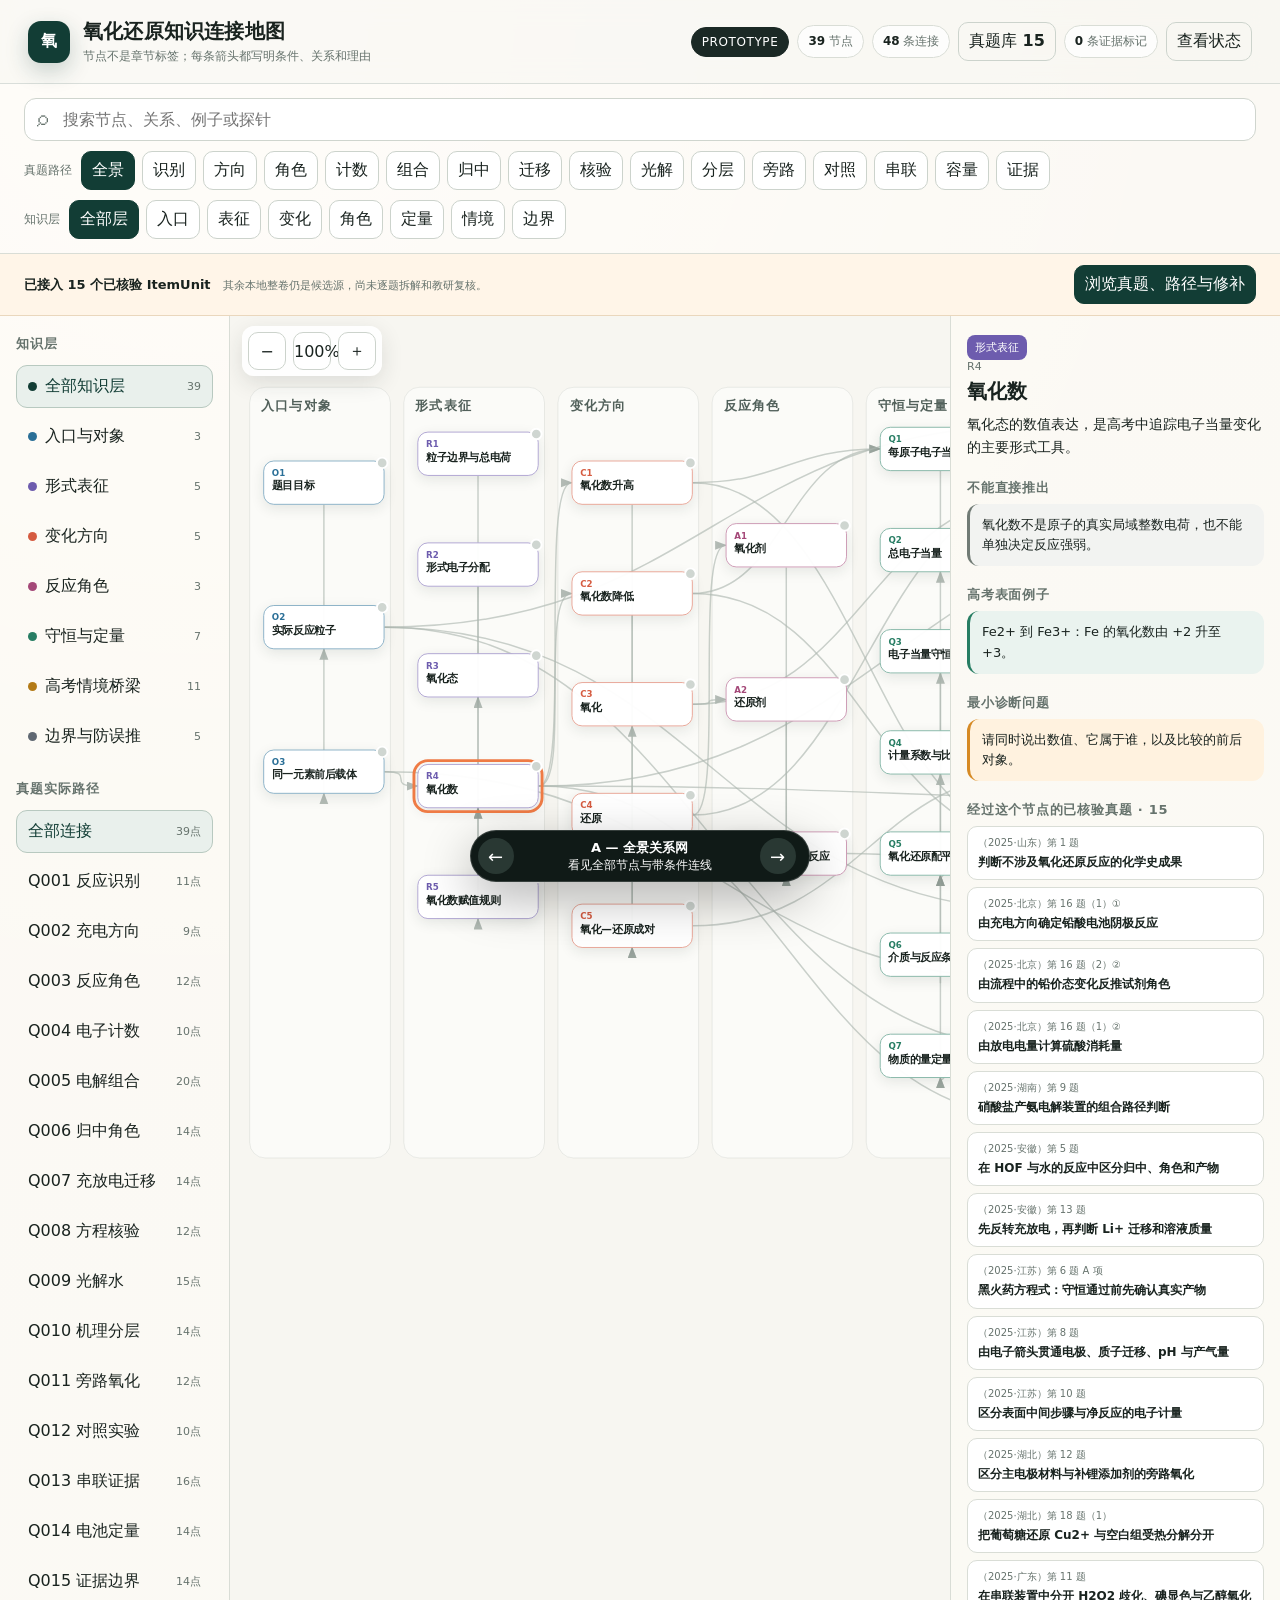
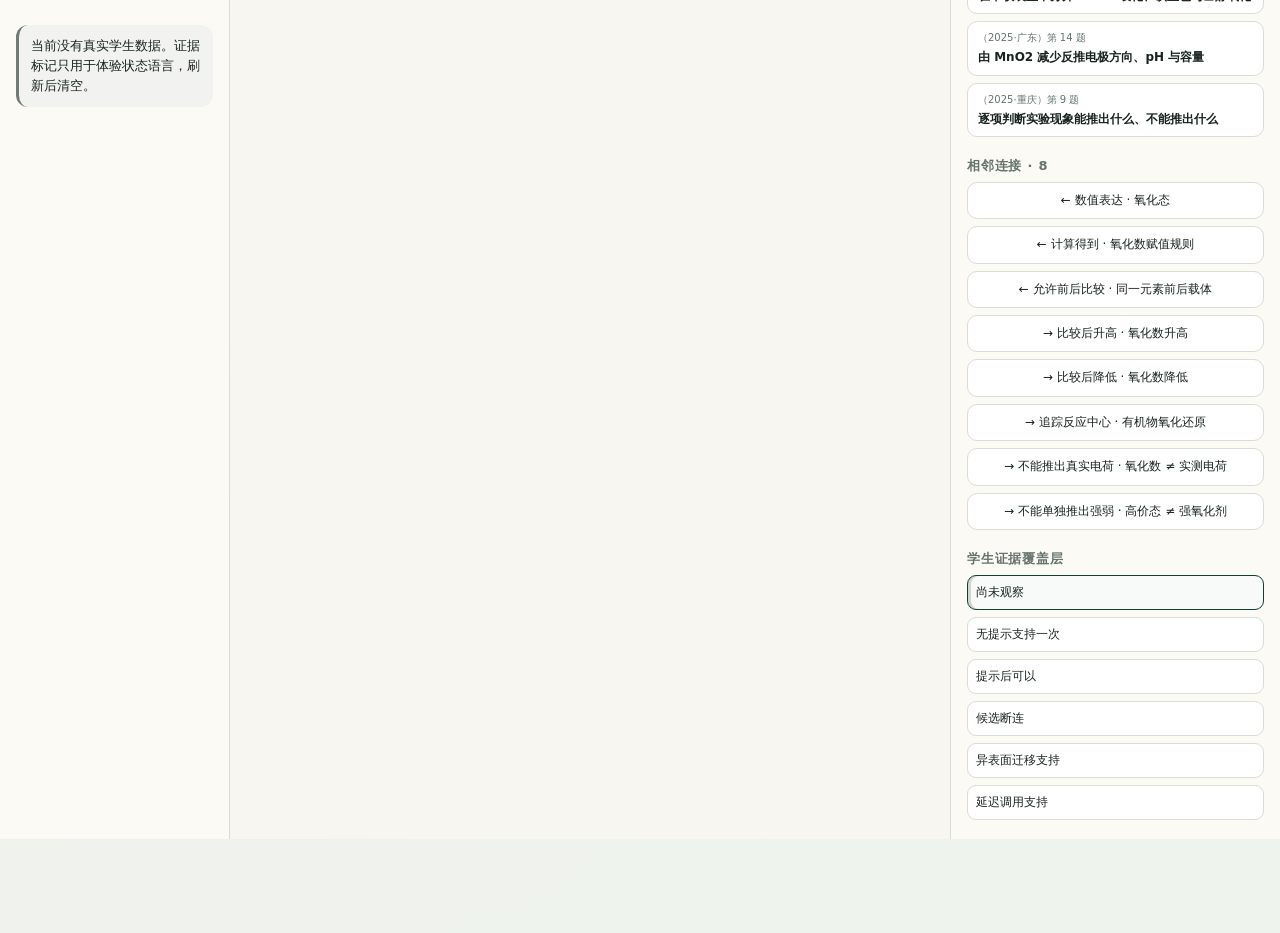
==== index.html @ 8a10d0a5 "Publish oxidation-reduction learning map prototype" ====
<!doctype html>
<html lang="zh-CN">
<head>
  <meta charset="utf-8">
  <meta name="viewport" content="width=device-width, initial-scale=1">
  <meta name="color-scheme" content="light">
  <link rel="icon" href="data:image/svg+xml,%3Csvg xmlns='http://www.w3.org/2000/svg' viewBox='0 0 64 64'%3E%3Crect width='64' height='64' rx='16' fill='%23123d35'/%3E%3Ctext x='32' y='43' text-anchor='middle' font-size='34' fill='white'%3E%E6%B0%A7%3C/text%3E%3C/svg%3E">
  <title>氧化还原知识连接地图｜交互原型</title>
  <link rel="stylesheet" href="./styles.css">
</head>
<body>
  <!--
    PROTOTYPE — THROWAWAY UI
    Three radically different variants of the oxidation-reduction knowledge map,
    switchable with ?variant=A|B|C on this standalone prototype route.
  -->
  <div id="app"></div>
  <noscript>这个交互原型需要启用 JavaScript。</noscript>
  <script src="./app.js"></script>
</body>
</html>
---- styles.css ----
:root {
  --ink: #19231f;
  --muted: #66736d;
  --paper: #f5f4ee;
  --panel: #fffdf8;
  --line: #d9ddd6;
  --deep: #123d35;
  --accent: #ef7b45;
  --accent-soft: #fde8dc;
  --shadow: 0 18px 46px rgba(35, 52, 45, 0.12);
  --orient: #2a6f97;
  --represent: #6d5cae;
  --change: #d55b40;
  --role: #a44878;
  --quant: #277d63;
  --context: #b37a16;
  --boundary: #5f6872;
  font-family: Inter, "PingFang SC", "Microsoft YaHei", system-ui, sans-serif;
}

* { box-sizing: border-box; }

html, body { min-height: 100%; }

body {
  margin: 0;
  color: var(--ink);
  background:
    radial-gradient(circle at 15% 0%, rgba(255, 255, 255, 0.94), transparent 36%),
    linear-gradient(145deg, #f3f0e7 0%, #eef3ee 100%);
}

button, input { font: inherit; }
button { color: inherit; }

.app-shell { min-height: 100vh; padding-bottom: 94px; }

.topbar {
  min-height: 76px;
  padding: 18px 28px;
  display: flex;
  align-items: center;
  justify-content: space-between;
  gap: 20px;
  border-bottom: 1px solid rgba(18, 61, 53, 0.14);
  background: rgba(250, 249, 244, 0.86);
  backdrop-filter: blur(12px);
  position: sticky;
  top: 0;
  z-index: 30;
}

.brand { display: flex; align-items: center; gap: 13px; min-width: 0; }
.brand-mark {
  width: 42px; height: 42px; border-radius: 13px;
  display: grid; place-items: center;
  background: var(--deep); color: white; font-weight: 800;
  box-shadow: 0 8px 22px rgba(18,61,53,.22);
}
.brand h1 { margin: 0; font-size: 20px; letter-spacing: .01em; }
.brand p { margin: 3px 0 0; color: var(--muted); font-size: 12px; }

.top-state { display: flex; align-items: center; gap: 8px; flex-wrap: wrap; justify-content: flex-end; }
.state-pill, .eyebrow {
  border: 1px solid var(--line); border-radius: 999px; padding: 7px 10px;
  background: rgba(255,255,255,.72); font-size: 12px; color: var(--muted);
}
.state-pill strong { color: var(--ink); }
.prototype-pill { background: #1b2925; color: white; border-color: #1b2925; letter-spacing: .05em; }

.toolbar {
  display: flex; align-items: center; gap: 10px; flex-wrap: wrap;
  padding: 14px 24px;
  background: rgba(255,253,248,.74);
  border-bottom: 1px solid var(--line);
}

.question-context-bar {
  display: flex; align-items: center; justify-content: space-between; gap: 18px;
  padding: 11px 24px; background: #eaf1ed; border-bottom: 1px solid #cbd8d1;
}
.question-context-bar.overview { background: #fff5e8; border-color: #ead7bd; }
.question-context-bar > div, .question-context-meta { display: flex; align-items: center; gap: 12px; min-width: 0; }
.question-context-bar strong { display: block; font-size: 13px; }
.question-context-bar span:not(.exam-tag) { display: block; color: var(--muted); font-size: 11px; margin-top: 2px; }
.question-context-actions { display: flex; gap: 8px; flex: 0 0 auto; }
.exam-tag {
  display: inline-flex; flex: 0 0 auto; align-items: center; padding: 6px 9px;
  color: white; background: var(--deep); border-radius: 9px; font-size: 11px; font-weight: 800;
}
.source-link { display: inline-flex; align-items: center; justify-content: center; text-decoration: none; }

.search-box { position: relative; min-width: 240px; flex: 1 1 280px; }
.search-box input {
  width: 100%; padding: 11px 14px 11px 38px; border: 1px solid #cfd5ce;
  border-radius: 12px; background: white; outline: none;
}
.search-box input:focus { border-color: var(--deep); box-shadow: 0 0 0 3px rgba(18,61,53,.1); }
.search-box::before { content: "⌕"; position: absolute; left: 13px; top: 7px; font-size: 22px; color: var(--muted); }

.control-group { display: flex; gap: 7px; align-items: center; flex-wrap: wrap; }
.control-label { font-size: 12px; color: var(--muted); margin-right: 2px; }
.chip, .question-chip, .ghost-button, .primary-button, .icon-button {
  border: 1px solid #ccd3cc; border-radius: 10px; background: white;
  padding: 8px 10px; cursor: pointer; transition: .16s ease;
}
.chip:hover, .question-chip:hover, .ghost-button:hover, .icon-button:hover { transform: translateY(-1px); border-color: #84948b; }
.chip.active, .question-chip.active { color: white; background: var(--deep); border-color: var(--deep); }
.primary-button { color: white; background: var(--deep); border-color: var(--deep); }
.primary-button:hover { background: #0b3029; }
.ghost-button { background: transparent; }
.icon-button { width: 38px; height: 38px; padding: 0; display: grid; place-items: center; }

.variant-a-grid {
  display: grid; grid-template-columns: 230px minmax(560px, 1fr) 330px;
  min-height: calc(100vh - 145px);
}
.side-panel {
  padding: 19px 16px;
  background: rgba(255,253,248,.76);
  border-right: 1px solid var(--line);
}
.side-panel.right { border-right: 0; border-left: 1px solid var(--line); }
.panel-title { margin: 0 0 12px; font-size: 13px; color: var(--muted); text-transform: uppercase; letter-spacing: .08em; }
.layer-list, .question-list { display: grid; gap: 7px; margin-bottom: 22px; }
.layer-button, .question-button {
  display: flex; justify-content: space-between; align-items: center; gap: 10px;
  width: 100%; padding: 10px 11px; border: 1px solid transparent;
  background: transparent; border-radius: 11px; cursor: pointer; text-align: left;
}
.layer-button:hover, .question-button:hover { background: white; border-color: var(--line); }
.layer-button.active, .question-button.active { background: #e9f0ec; border-color: #b8c9c0; color: var(--deep); }
.dot { width: 9px; height: 9px; border-radius: 50%; display: inline-block; margin-right: 8px; }
.mini-count { font-size: 11px; color: var(--muted); }

.graph-stage { position: relative; min-width: 0; overflow: auto; background-color: #f7f6f1; }
.graph-stage::before {
  content: ""; position: absolute; inset: 0; pointer-events: none;
  background-image: radial-gradient(#cfd7d0 0.65px, transparent 0.65px);
  background-size: 16px 16px; opacity: .65;
}
.graph-toolbar { position: sticky; top: 10px; left: 12px; z-index: 8; display: flex; gap: 7px; width: max-content; padding: 6px; border-radius: 12px; background: rgba(255,255,255,.88); box-shadow: 0 7px 22px rgba(30,45,38,.12); }
.graph-wrap { min-width: 1180px; min-height: 810px; position: relative; padding: 0 12px 20px; }
.knowledge-svg { width: 100%; height: 820px; display: block; position: relative; z-index: 1; }
.layer-backdrop { fill: rgba(255,255,255,.48); stroke: rgba(20,45,36,.08); stroke-width: 1; rx: 16; }
.layer-caption { font-size: 14px; font-weight: 800; fill: #52615b; letter-spacing: .08em; }
.edge-path { fill: none; stroke: #afb9b2; stroke-width: 1.55; opacity: .65; marker-end: url(#arrow); transition: .16s ease; }
.edge-path.active { stroke: var(--accent); stroke-width: 3.2; opacity: 1; }
.edge-path.dimmed { opacity: .08; }
.edge-hit { fill: none; stroke: transparent; stroke-width: 13; cursor: pointer; }
.edge-label { font-size: 9px; fill: #748078; paint-order: stroke; stroke: #f7f6f1; stroke-width: 3px; stroke-linejoin: round; pointer-events: none; }
.edge-label.active { fill: #a94621; font-weight: 800; }
.node-foreign { overflow: visible; cursor: pointer; }
.graph-node {
  width: 126px; min-height: 46px; border-radius: 11px; border: 1.5px solid color-mix(in srgb, var(--node-color) 55%, white);
  background: rgba(255,255,255,.96); box-shadow: 0 4px 13px rgba(31,45,38,.1);
  padding: 7px 8px; display: flex; gap: 7px; align-items: flex-start;
  transition: .16s ease; position: relative;
}
.graph-node:hover { transform: translateY(-2px); box-shadow: 0 9px 20px rgba(31,45,38,.17); }
.graph-node.active { outline: 3px solid var(--accent); outline-offset: 2px; }
.graph-node.path-active { background: color-mix(in srgb, var(--node-color) 11%, white); border-color: var(--node-color); }
.graph-node.dimmed { opacity: .18; filter: grayscale(.5); }
.graph-node .node-code { font-size: 9px; font-weight: 800; color: var(--node-color); line-height: 1.3; }
.graph-node .node-name { font-size: 11px; line-height: 1.25; font-weight: 700; }
.evidence-dot { position: absolute; right: -5px; top: -5px; width: 13px; height: 13px; border: 2px solid white; border-radius: 50%; background: var(--evidence-color, #d7ddd8); }

.detail-empty { min-height: 260px; display: grid; place-items: center; color: var(--muted); text-align: center; border: 1px dashed #cfd6d0; border-radius: 14px; padding: 24px; }
.detail-card h2 { margin: 5px 0 8px; font-size: 20px; }
.detail-card h3 { margin: 20px 0 7px; font-size: 13px; color: var(--muted); text-transform: uppercase; letter-spacing: .06em; }
.detail-card p { margin: 0; line-height: 1.65; font-size: 14px; }
.detail-code { font-size: 11px; color: var(--muted); }
.detail-layer { display: inline-flex; padding: 5px 8px; border-radius: 8px; color: white; background: var(--node-color); font-size: 11px; }
.boundary-box, .probe-box, .reason-box { border-radius: 12px; padding: 11px 12px; line-height: 1.55; font-size: 13px; }
.boundary-box { background: #f2f3f1; border-left: 3px solid #717b75; }
.probe-box { background: #fff2df; border-left: 3px solid #d68a25; }
.reason-box { background: #eaf3ef; border-left: 3px solid var(--quant); }
.connection-list { display: grid; gap: 7px; }
.connection-item { padding: 9px 10px; border: 1px solid var(--line); border-radius: 10px; background: white; cursor: pointer; font-size: 12px; line-height: 1.45; }
.connection-item:hover { border-color: var(--deep); }
.muted-note { color: var(--muted); font-size: 12px !important; }
.related-question-list { display: grid; gap: 7px; }
.related-question {
  display: grid; gap: 4px; width: 100%; padding: 9px 10px; text-align: left;
  border: 1px solid var(--line); background: white; border-radius: 10px; cursor: pointer;
}
.related-question:hover { border-color: var(--accent); background: #fffaf5; }
.related-question span { color: var(--muted); font-size: 10px; }
.related-question strong { font-size: 12px; line-height: 1.35; }
.evidence-selector { display: grid; grid-template-columns: 1fr; gap: 7px; }
.evidence-option { border: 1px solid var(--line); background: white; border-radius: 9px; padding: 8px; text-align: left; cursor: pointer; font-size: 12px; }
.evidence-option.active { border-color: var(--deep); box-shadow: inset 3px 0 0 var(--evidence-color); background: #f7faf8; }

/* Variant B: metro-style learning route */
.metro-shell { max-width: 1420px; margin: 0 auto; padding: 24px 26px 70px; }
.metro-hero { display: grid; grid-template-columns: 1.2fr .8fr; gap: 24px; margin-bottom: 22px; }
.metro-hero-card { border-radius: 24px; padding: 28px; color: white; background: linear-gradient(135deg, #163e36, #245e50); box-shadow: var(--shadow); }
.metro-hero-card h2 { margin: 0 0 10px; font-size: clamp(26px, 4vw, 48px); line-height: 1.08; }
.metro-hero-card p { margin: 0; max-width: 660px; color: #dcebe5; line-height: 1.65; }
.route-summary { border-radius: 24px; background: var(--panel); padding: 24px; border: 1px solid var(--line); }
.route-summary h3 { margin: 0 0 14px; }
.progress-bar { height: 10px; background: #e6ebe7; border-radius: 999px; overflow: hidden; }
.progress-bar > span { display: block; height: 100%; background: linear-gradient(90deg, var(--accent), #f4b744); border-radius: inherit; }
.metro-board { border-radius: 24px; background: rgba(255,253,248,.88); border: 1px solid var(--line); box-shadow: var(--shadow); padding: 24px; overflow: hidden; }
.metro-board-header { display: flex; align-items: end; justify-content: space-between; gap: 18px; margin-bottom: 18px; }
.metro-board-header h2 { margin: 0; }
.metro-board-header p { margin: 5px 0 0; color: var(--muted); }
.metro-lane { position: relative; display: grid; grid-template-columns: 150px 1fr; gap: 14px; padding: 15px 0; }
.metro-lane + .metro-lane { border-top: 1px solid #e5e7e2; }
.line-name { display: flex; gap: 9px; align-items: flex-start; font-weight: 800; padding-top: 15px; }
.line-name::before { content: ""; width: 12px; height: 12px; margin-top: 2px; border-radius: 50%; background: var(--line-color); box-shadow: 0 0 0 4px color-mix(in srgb, var(--line-color) 20%, white); }
.stations { display: flex; gap: 0; overflow-x: auto; padding: 8px 4px 12px; }
.station { min-width: 142px; position: relative; padding: 34px 8px 0; cursor: pointer; }
.station::before { content: ""; position: absolute; left: 0; right: 0; top: 15px; height: 5px; background: var(--line-color); }
.station:first-child::before { left: 50%; }
.station:last-child::before { right: 50%; }
.station-dot { position: absolute; z-index: 2; left: calc(50% - 10px); top: 7px; width: 20px; height: 20px; border-radius: 50%; background: white; border: 5px solid var(--line-color); transition: .16s ease; }
.station:hover .station-dot, .station.active .station-dot { transform: scale(1.22); box-shadow: 0 0 0 4px color-mix(in srgb, var(--line-color) 18%, transparent); }
.station.path-active .station-dot { background: var(--accent); }
.station.dimmed { opacity: .2; }
.station-name { font-size: 12px; line-height: 1.4; text-align: center; font-weight: 700; }
.station-code { font-size: 9px; color: var(--muted); text-align: center; margin-top: 4px; }
.transfer-board { margin-top: 20px; display: grid; grid-template-columns: 1fr 360px; gap: 20px; }
.transfer-list, .metro-detail { border-radius: 20px; background: var(--panel); border: 1px solid var(--line); padding: 20px; }
.transfer-list h3, .metro-detail h3 { margin-top: 0; }
.transfer-row { display: grid; grid-template-columns: 1fr auto 1fr; align-items: center; gap: 8px; padding: 9px 0; border-top: 1px solid #eceee9; font-size: 12px; cursor: pointer; }
.transfer-row:first-of-type { border-top: 0; }
.transfer-arrow { color: var(--accent); font-weight: 900; }

/* Variant C: evidence-first diagnostic matrix */
.matrix-shell { display: grid; grid-template-columns: 280px 1fr; min-height: calc(100vh - 76px); }
.matrix-nav { background: #17221e; color: white; padding: 24px 18px; }
.matrix-nav h2 { margin: 0 0 6px; }
.matrix-nav p { color: #aebcb6; font-size: 12px; line-height: 1.5; margin-bottom: 24px; }
.matrix-nav .question-button { color: #dce6e1; }
.matrix-nav .question-button:hover, .matrix-nav .question-button.active { background: #273730; border-color: #40584e; color: white; }
.matrix-main { padding: 22px; min-width: 0; overflow: auto; }
.matrix-head { display: flex; align-items: end; justify-content: space-between; gap: 16px; margin-bottom: 16px; }
.matrix-head h2 { margin: 0; }
.matrix-head p { margin: 5px 0 0; color: var(--muted); }
.matrix-layout { display: grid; grid-template-columns: minmax(690px, 1fr) 340px; gap: 18px; align-items: start; }
.matrix-table-wrap { border: 1px solid var(--line); background: var(--panel); border-radius: 18px; overflow: auto; box-shadow: 0 10px 30px rgba(37,53,46,.08); }
.matrix-table { width: 100%; border-collapse: collapse; min-width: 780px; }
.matrix-table th { position: sticky; top: 0; z-index: 3; padding: 11px 10px; background: #eef1ed; color: #52605a; font-size: 11px; text-align: left; border-bottom: 1px solid #d9ded9; }
.matrix-table td { padding: 11px 10px; border-bottom: 1px solid #e7e9e5; vertical-align: top; font-size: 12px; }
.matrix-table tr { cursor: pointer; }
.matrix-table tbody tr:hover { background: #f4f8f5; }
.matrix-table tr.active { background: #e8f1ed; }
.matrix-table tr.dimmed { opacity: .22; }
.matrix-node { display: flex; gap: 9px; align-items: flex-start; }
.matrix-node-code { color: var(--node-color); font-weight: 900; font-size: 10px; }
.matrix-edge-list { color: var(--muted); line-height: 1.5; }
.evidence-badge { display: inline-flex; align-items: center; gap: 6px; white-space: nowrap; }
.evidence-badge::before { content: ""; width: 9px; height: 9px; border-radius: 50%; background: var(--evidence-color); }
.matrix-detail { position: sticky; top: 96px; border: 1px solid var(--line); background: var(--panel); border-radius: 18px; padding: 19px; box-shadow: 0 10px 30px rgba(37,53,46,.08); }

/* Question library and question-path drawer */
.question-library-overlay, .question-drawer-overlay {
  position: fixed; inset: 0; z-index: 120; background: rgba(12, 21, 18, .56);
  backdrop-filter: blur(5px);
}
.question-library-overlay { display: grid; place-items: center; padding: 24px; }
.question-library-modal {
  width: min(1120px, 100%); max-height: min(88vh, 940px); overflow: auto;
  border-radius: 24px; background: #f8f7f2; box-shadow: 0 32px 90px rgba(0,0,0,.3); padding: 24px;
}
.question-library-modal > header {
  display: flex; align-items: flex-start; justify-content: space-between; gap: 20px;
  margin-bottom: 18px;
}
.question-library-modal h2 { margin: 7px 0 6px; font-size: 28px; }
.question-library-modal header p { margin: 0; color: var(--muted); }
.question-library-tools {
  position: sticky; top: -24px; z-index: 3; display: flex; align-items: center; justify-content: space-between; gap: 14px;
  margin: 0 -2px 16px; padding: 12px 2px; background: rgba(248,247,242,.96); backdrop-filter: blur(8px);
  color: var(--muted); font-size: 11px;
}
.question-library-tools .search-box { width: min(460px, 100%); }
.question-library-empty { display: grid; place-items: center; gap: 7px; min-height: 220px; color: var(--muted); text-align: center; }
.question-library-empty strong { color: var(--ink); font-size: 18px; }
.question-library-grid { display: grid; grid-template-columns: repeat(2, minmax(0, 1fr)); gap: 14px; }
.question-library-card {
  display: flex; flex-direction: column; min-height: 260px; padding: 18px;
  border: 1px solid var(--line); border-radius: 18px; background: var(--panel);
}
.question-library-card h3 { margin: 12px 0 7px; font-size: 18px; }
.question-library-card > p { margin: 0 0 14px; color: var(--muted); font-size: 13px; line-height: 1.55; }
.question-library-meta { display: flex; align-items: center; gap: 9px; color: var(--muted); font-size: 11px; }
.question-card-path, .path-overview {
  display: flex; align-items: center; gap: 5px; flex-wrap: wrap; padding: 12px;
  border-radius: 12px; background: #f0f2ee;
}
.question-card-path { margin-top: auto; }
.path-mini-node {
  display: inline-flex; align-items: center; padding: 5px 7px; border-radius: 8px;
  border: 1px solid color-mix(in srgb, var(--node-color) 50%, white);
  background: color-mix(in srgb, var(--node-color) 8%, white); font-size: 10px; font-weight: 700;
}
.path-mini-arrow { color: #8b9790; font-size: 11px; }
.question-card-footer {
  display: flex; align-items: center; justify-content: space-between; gap: 10px;
  margin-top: 14px; color: var(--muted); font-size: 11px;
}

.question-drawer-overlay { display: flex; justify-content: flex-end; }
.question-drawer {
  width: min(790px, 100%); height: 100%; overflow: hidden; display: grid;
  grid-template-rows: auto auto minmax(0, 1fr); background: #fbfaf6;
  box-shadow: -24px 0 70px rgba(0,0,0,.26);
}
.question-drawer-head {
  display: flex; justify-content: space-between; gap: 18px; padding: 22px 24px 16px;
  border-bottom: 1px solid var(--line);
}
.question-drawer-head h2 { margin: 11px 0 6px; font-size: 24px; }
.question-drawer-head p { margin: 0; color: var(--muted); font-size: 11px; }
.drawer-actions { display: flex; gap: 8px; align-items: flex-start; }
.disabled-source { cursor: not-allowed; opacity: .55; white-space: nowrap; }
.question-tabs {
  display: grid; grid-template-columns: repeat(4, 1fr); padding: 8px 18px 0;
  background: white; border-bottom: 1px solid var(--line);
}
.question-tab {
  border: 0; border-bottom: 3px solid transparent; padding: 12px 8px;
  background: transparent; color: var(--muted); cursor: pointer; font-weight: 700; font-size: 13px;
}
.question-tab.active { color: var(--deep); border-bottom-color: var(--accent); }
.question-drawer-body { overflow: auto; padding: 22px 24px 80px; }
.question-tab-panel { display: grid; gap: 18px; }
.private-study-note, .probe-discipline {
  padding: 11px 13px; border-radius: 12px; background: #fff4e5; border: 1px solid #ecd5b5;
  color: #6e5739; font-size: 12px; line-height: 1.55;
}
.original-question {
  padding: 22px; border: 1px solid var(--line); border-radius: 16px; background: white;
  font-family: "Noto Serif SC", "Songti SC", SimSun, serif; font-size: 16px; line-height: 1.8;
}
.original-question > p:first-child { margin-top: 0; }
.original-figure { margin: 18px 0; padding: 14px; border: 1px solid #dfe3de; border-radius: 13px; background: #fff; text-align: center; }
.original-figure img { display: block; width: min(520px, 100%); height: auto; margin: 0 auto; }
.original-figure figcaption { margin-top: 8px; color: var(--muted); font-family: Inter, "PingFang SC", "Microsoft YaHei", sans-serif; font-size: 10px; }
.original-options { display: grid; gap: 8px; margin-top: 18px; }
.original-options p { margin: 0; padding: 8px 10px; border-radius: 9px; background: #f7f7f3; }
.answer-gate {
  display: flex; align-items: center; justify-content: space-between; gap: 12px;
  padding: 12px 14px; border-radius: 12px; background: #edf3ef; color: var(--muted); font-size: 12px;
}
.validated-answer {
  display: grid; gap: 7px; padding: 18px; color: white;
  border-radius: 16px; background: linear-gradient(135deg, #173f36, #27705c);
}
.validated-answer span { color: #d7e8e1; font-size: 11px; text-transform: uppercase; letter-spacing: .08em; }
.validated-answer strong { font-size: 22px; line-height: 1.4; }
.analysis-list { display: grid; gap: 10px; }
.analysis-list > div { display: grid; grid-template-columns: 28px 1fr; gap: 10px; align-items: start; }
.analysis-list > div > span {
  width: 28px; height: 28px; display: grid; place-items: center; border-radius: 50%;
  color: white; background: var(--deep); font-size: 11px; font-weight: 800;
}
.analysis-list p { margin: 2px 0 0; line-height: 1.65; font-size: 14px; }
.path-overview { padding: 16px; background: #eaf1ed; }
.path-timeline { position: relative; display: grid; gap: 0; }
.path-timeline::before { content: ""; position: absolute; left: 63px; top: 25px; bottom: 25px; width: 2px; background: #d1d8d3; }
.path-step { position: relative; display: grid; grid-template-columns: 128px 1fr; gap: 15px; padding: 10px 0; }
.path-step-node {
  z-index: 1; align-self: start; display: grid; gap: 3px; padding: 10px; text-align: left;
  border-radius: 12px; border: 2px solid color-mix(in srgb, var(--node-color) 65%, white);
  background: white; cursor: pointer;
}
.path-step-node span { color: var(--node-color); font-size: 9px; font-weight: 900; }
.path-step-node strong { font-size: 12px; }
.path-step-body { padding: 9px 13px; border: 1px solid var(--line); border-radius: 13px; background: white; }
.path-step-body > span { color: var(--accent); font-size: 9px; font-weight: 900; text-transform: uppercase; }
.path-step-body h4 { margin: 4px 0 8px; font-size: 15px; }
.path-step-body p { margin: 5px 0; line-height: 1.5; font-size: 13px; }
.path-check { color: var(--muted); }
.gap-repair-list { display: grid; gap: 14px; }
.gap-repair-card {
  padding: 17px; border: 1px solid var(--line); border-left: 5px solid var(--node-color);
  border-radius: 16px; background: white;
}
.gap-repair-card.active { border-color: var(--accent); box-shadow: 0 10px 26px rgba(239,123,69,.16); }
.gap-repair-card > header { display: flex; align-items: start; justify-content: space-between; gap: 12px; }
.gap-repair-card header span { color: var(--muted); font-size: 10px; }
.gap-repair-card h3 { margin: 4px 0 0; font-size: 17px; }
.gap-repair-card > p { margin: 13px 0; font-size: 13px; line-height: 1.55; }
.repair-two-col { display: grid; grid-template-columns: 1fr 1fr; gap: 10px; }
.repair-two-col strong { font-size: 12px; }
.repair-two-col p { margin: 6px 0 0; font-size: 12px; line-height: 1.55; }
.repair-action-box { padding: 11px 12px; border-radius: 12px; background: #e9f3ef; border-left: 3px solid var(--quant); }
.repair-proof { display: grid; gap: 5px; margin-top: 11px; color: var(--muted); font-size: 11px; line-height: 1.45; }
.today-action {
  display: grid; gap: 5px; margin-top: 13px; padding: 13px; border-radius: 12px;
  color: white; background: #1a3f36;
}
.today-action span { color: #acd2c4; font-size: 10px; text-transform: uppercase; letter-spacing: .08em; }
.today-action strong { line-height: 1.5; }
.today-action small { color: #cfe2da; line-height: 1.4; }

.state-drawer {
  position: fixed; inset: 0; z-index: 140; background: rgba(12,21,18,.48);
  display: grid; place-items: center; padding: 24px;
}
.state-card { width: min(720px, 100%); max-height: 80vh; overflow: auto; border-radius: 20px; background: #fbfaf6; box-shadow: 0 28px 80px rgba(0,0,0,.28); padding: 22px; }
.state-card header { display: flex; justify-content: space-between; align-items: center; gap: 12px; }
.state-card h2 { margin: 0; }
.state-card pre { white-space: pre-wrap; word-break: break-word; background: #17221e; color: #dfe9e4; border-radius: 13px; padding: 16px; font-size: 12px; line-height: 1.55; }

.prototype-switcher {
  position: fixed; z-index: 100; left: 50%; bottom: 18px; transform: translateX(-50%);
  display: grid; grid-template-columns: 42px minmax(230px, 1fr) 42px;
  align-items: center; gap: 5px; padding: 7px;
  color: white; background: #101a17; border: 1px solid rgba(255,255,255,.16);
  border-radius: 999px; box-shadow: 0 16px 50px rgba(0,0,0,.3);
}
.switch-arrow { border: 0; border-radius: 50%; width: 36px; height: 36px; color: white; background: #293833; cursor: pointer; font-size: 18px; }
.switch-arrow:hover { background: var(--accent); }
.switch-label { text-align: center; font-size: 12px; }
.switch-label strong { display: block; font-size: 13px; }

.visually-hidden { position: absolute; width: 1px; height: 1px; padding: 0; margin: -1px; overflow: hidden; clip: rect(0,0,0,0); white-space: nowrap; border: 0; }

@media (max-width: 1180px) {
  .variant-a-grid { grid-template-columns: 190px minmax(520px, 1fr); }
  .variant-a-grid > .right { grid-column: 1 / -1; border-left: 0; border-top: 1px solid var(--line); }
  .detail-card { max-width: 820px; margin: 0 auto; }
  .matrix-layout { grid-template-columns: 1fr; }
  .matrix-detail { position: static; }
}

@media (max-width: 820px) {
  .topbar { align-items: flex-start; padding: 14px 16px; }
  .brand p { display: none; }
  .top-state .state-pill:not(.prototype-pill) { display: none; }
  .toolbar { padding: 10px 14px; }
  .question-context-bar { align-items: flex-start; padding: 10px 14px; }
  .question-context-bar, .question-context-bar > div { flex-direction: column; }
  .question-context-actions { width: 100%; flex-direction: row !important; }
  .question-library-grid { grid-template-columns: 1fr; }
  .question-library-overlay { padding: 10px; }
  .question-library-modal { padding: 17px; border-radius: 18px; }
  .question-library-tools { top: -17px; align-items: stretch; flex-direction: column; }
  .question-card-footer { align-items: flex-start; flex-direction: column; }
  .question-drawer-head { padding: 16px; }
  .question-drawer-head h2 { font-size: 20px; }
  .question-drawer-body { padding: 16px 16px 80px; }
  .question-tabs { padding-left: 8px; padding-right: 8px; }
  .question-tab { font-size: 11px; padding: 10px 4px; }
  .repair-two-col { grid-template-columns: 1fr; }
  .path-step { grid-template-columns: 104px 1fr; }
  .path-timeline::before { left: 51px; }
  .variant-a-grid { display: block; }
  .variant-a-grid > .side-panel:not(.right) { border-right: 0; border-bottom: 1px solid var(--line); }
  .layer-list, .question-list { display: flex; overflow-x: auto; }
  .layer-button, .question-button { min-width: max-content; }
  .metro-shell { padding: 16px 14px 70px; }
  .metro-hero, .transfer-board { grid-template-columns: 1fr; }
  .metro-lane { grid-template-columns: 1fr; }
  .matrix-shell { display: block; }
  .matrix-nav { padding: 16px; }
  .matrix-nav .question-list { margin-bottom: 0; }
  .matrix-main { padding: 14px; }
  .prototype-switcher { width: calc(100% - 24px); }
}
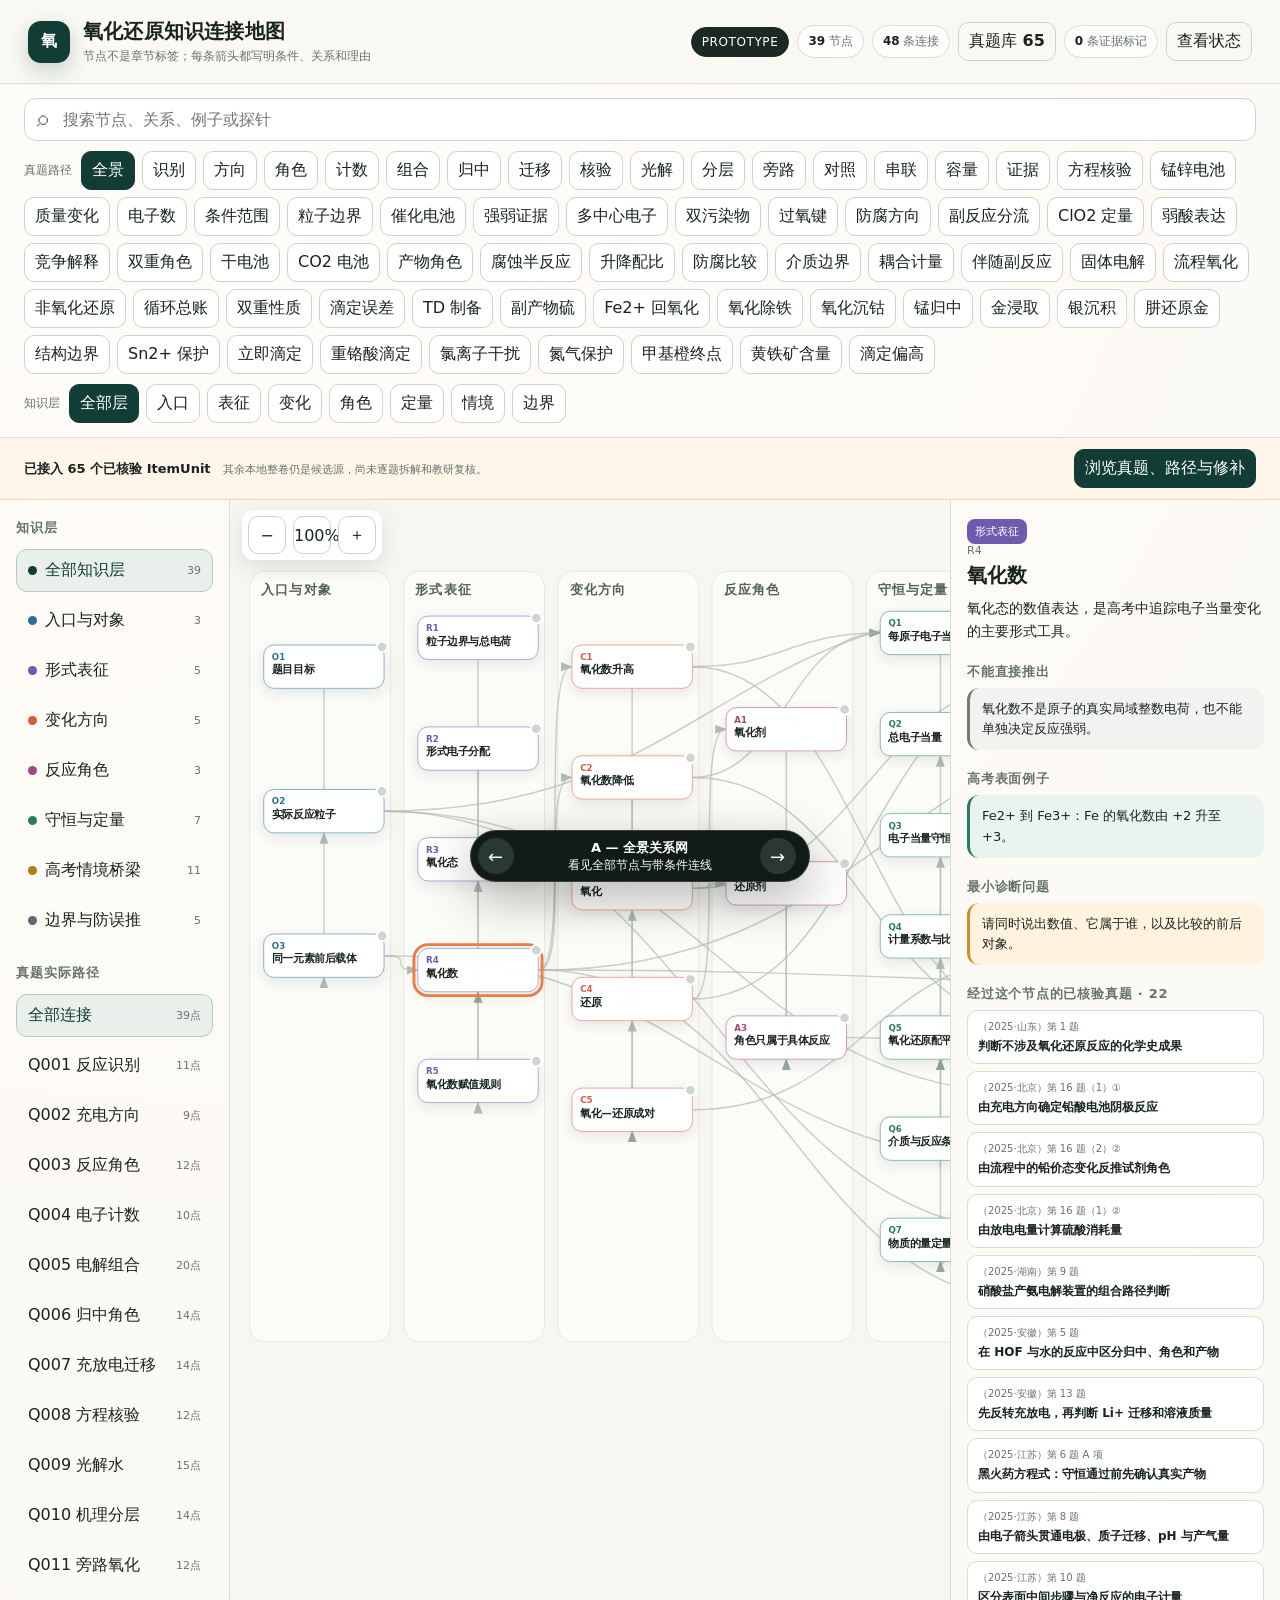
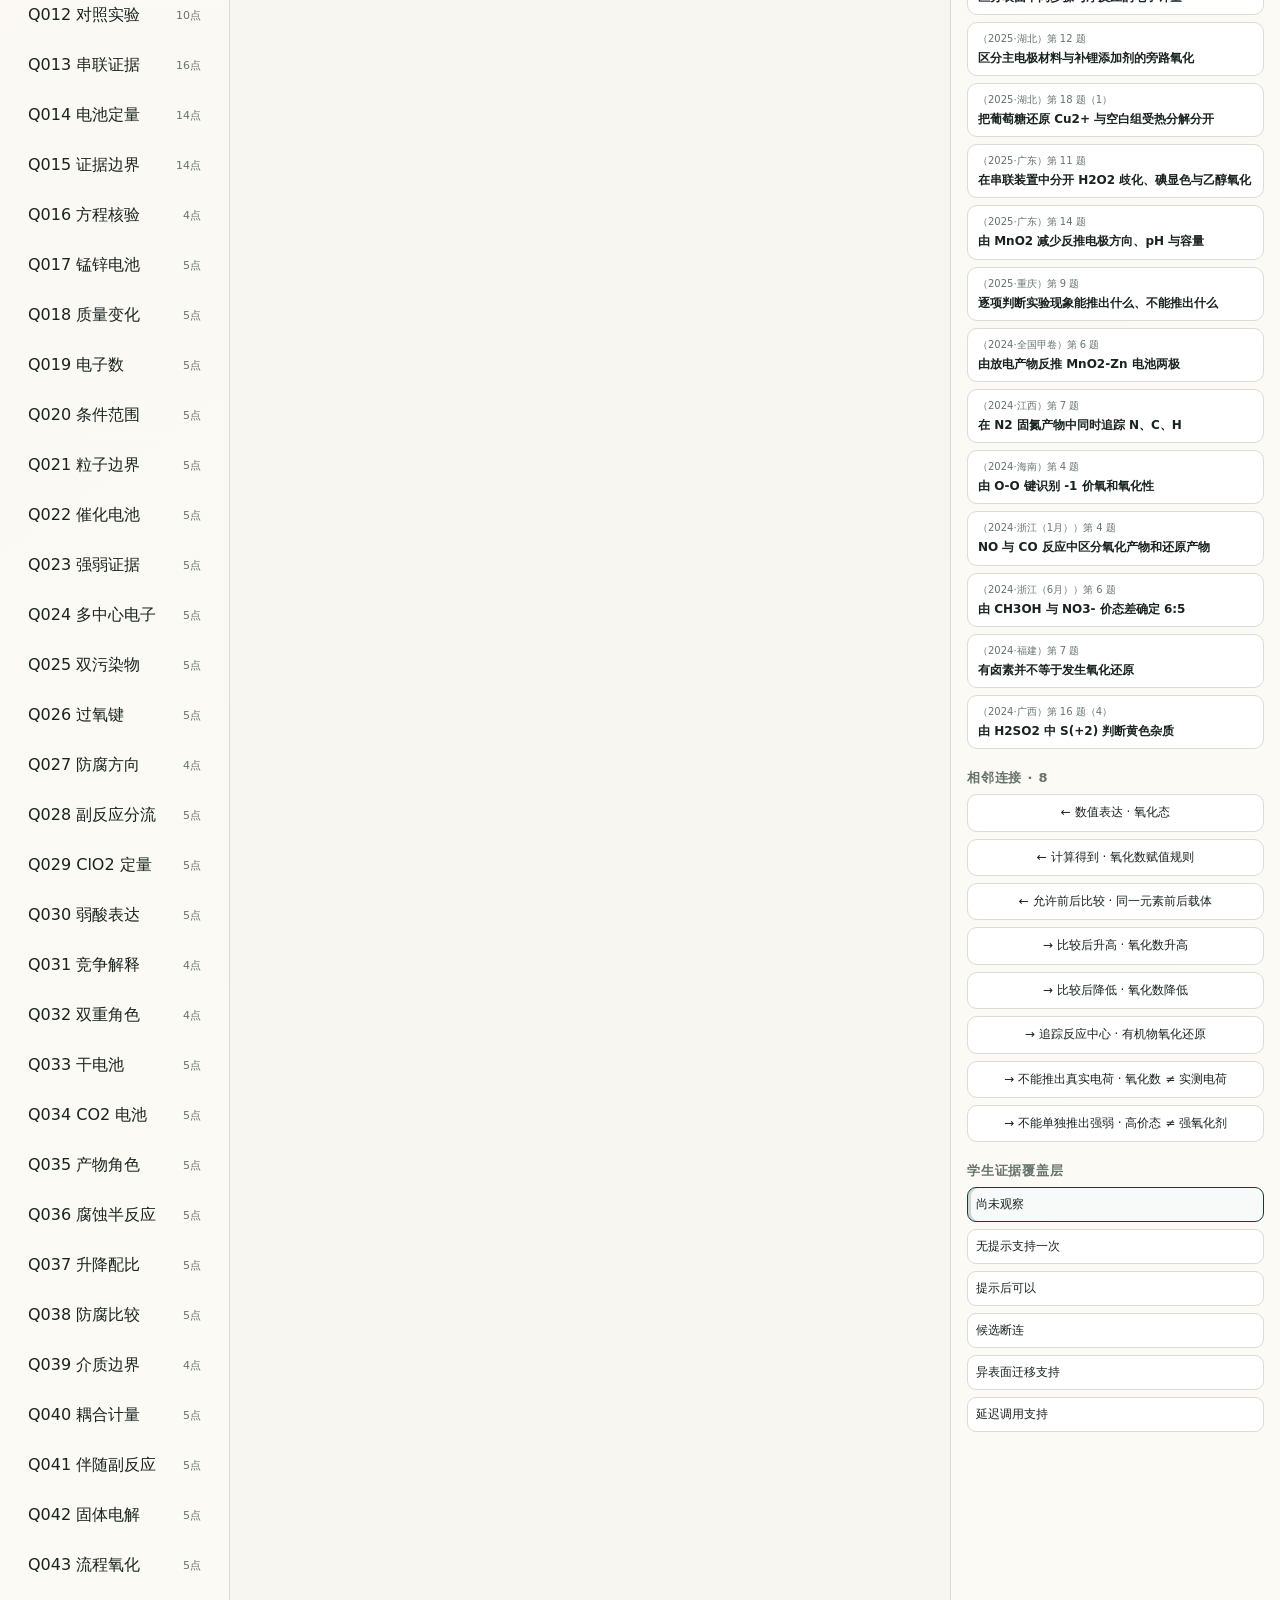
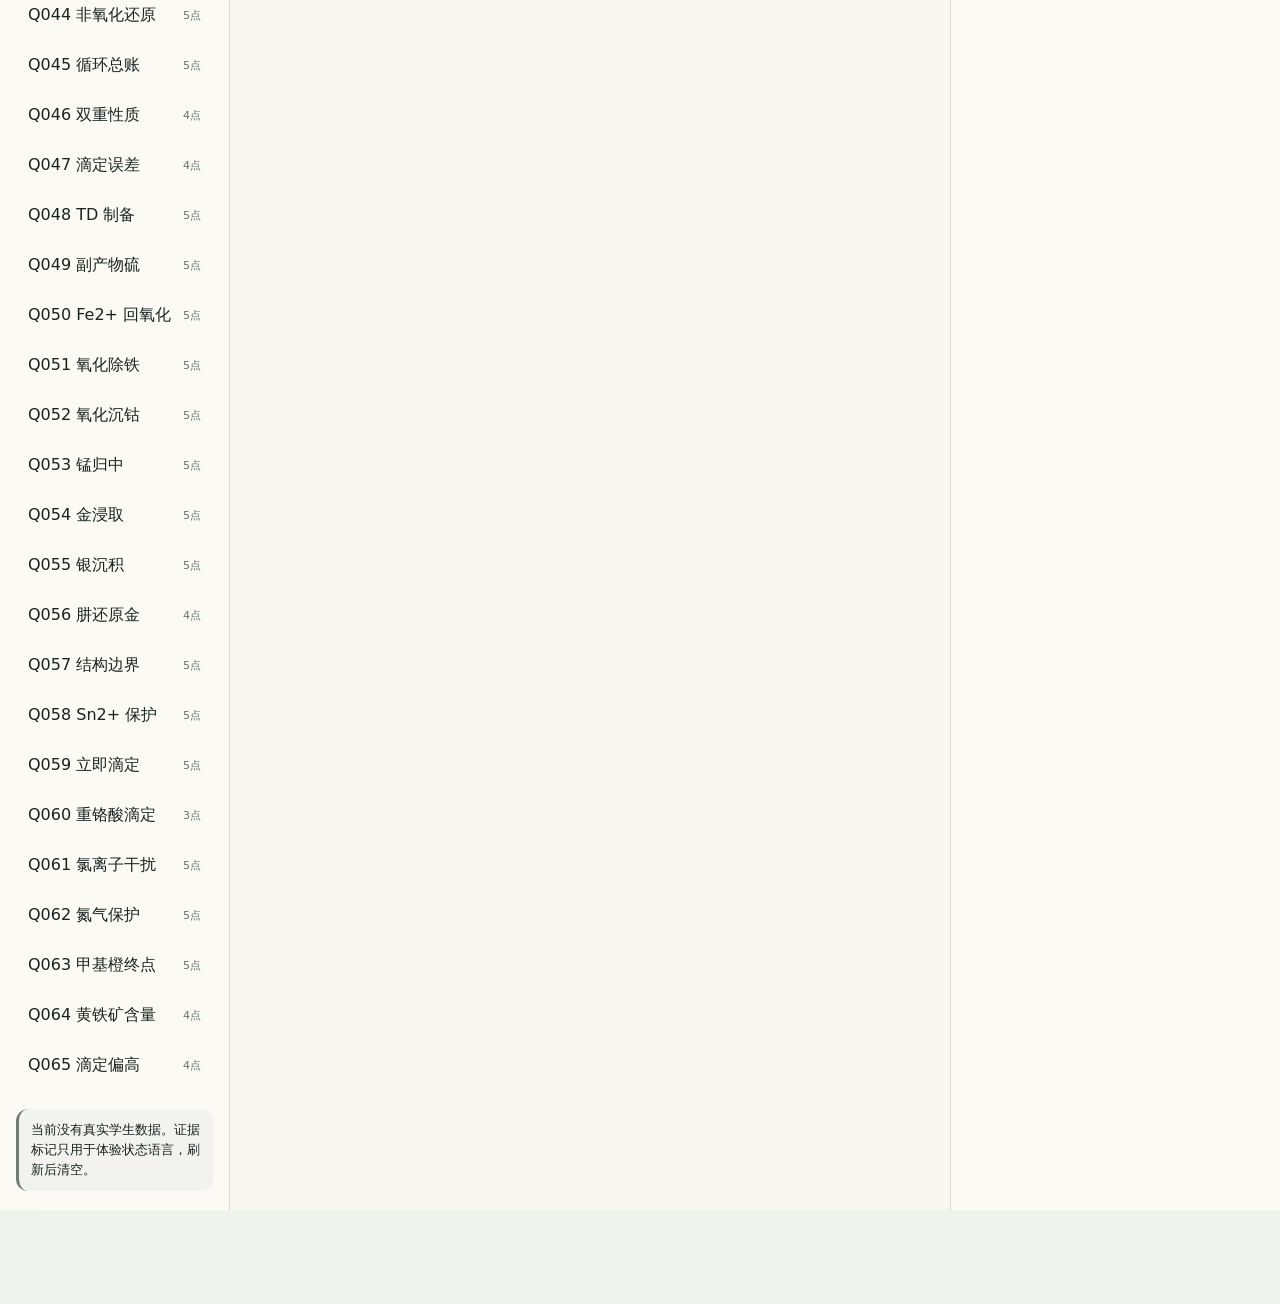
==== commit 79ba715b: "Expand question path library to 65 items" ====
--- a/index.html
+++ b/index.html
@@ -16,6 +16,7 @@
   -->
   <div id="app"></div>
   <noscript>这个交互原型需要启用 JavaScript。</noscript>
+  <script src="./expanded-question-data.js"></script>
   <script src="./app.js"></script>
 </body>
 </html>
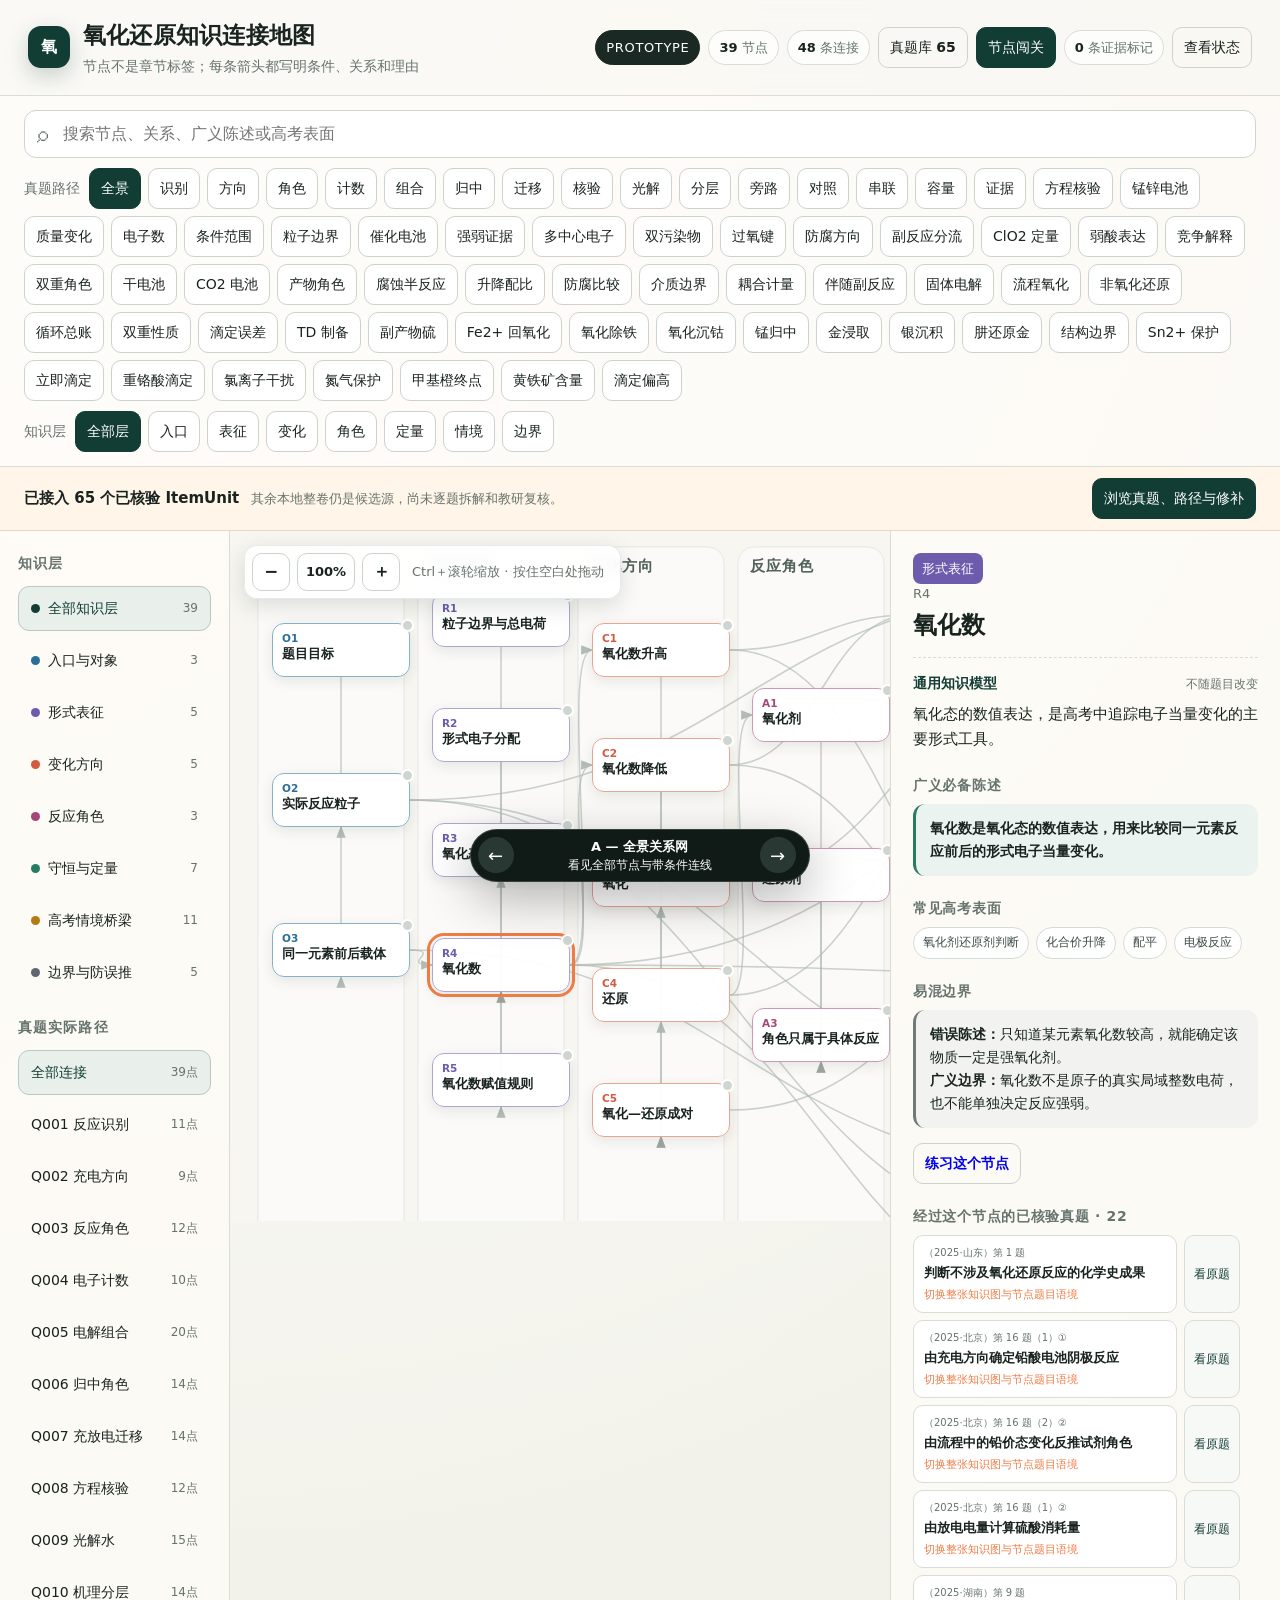
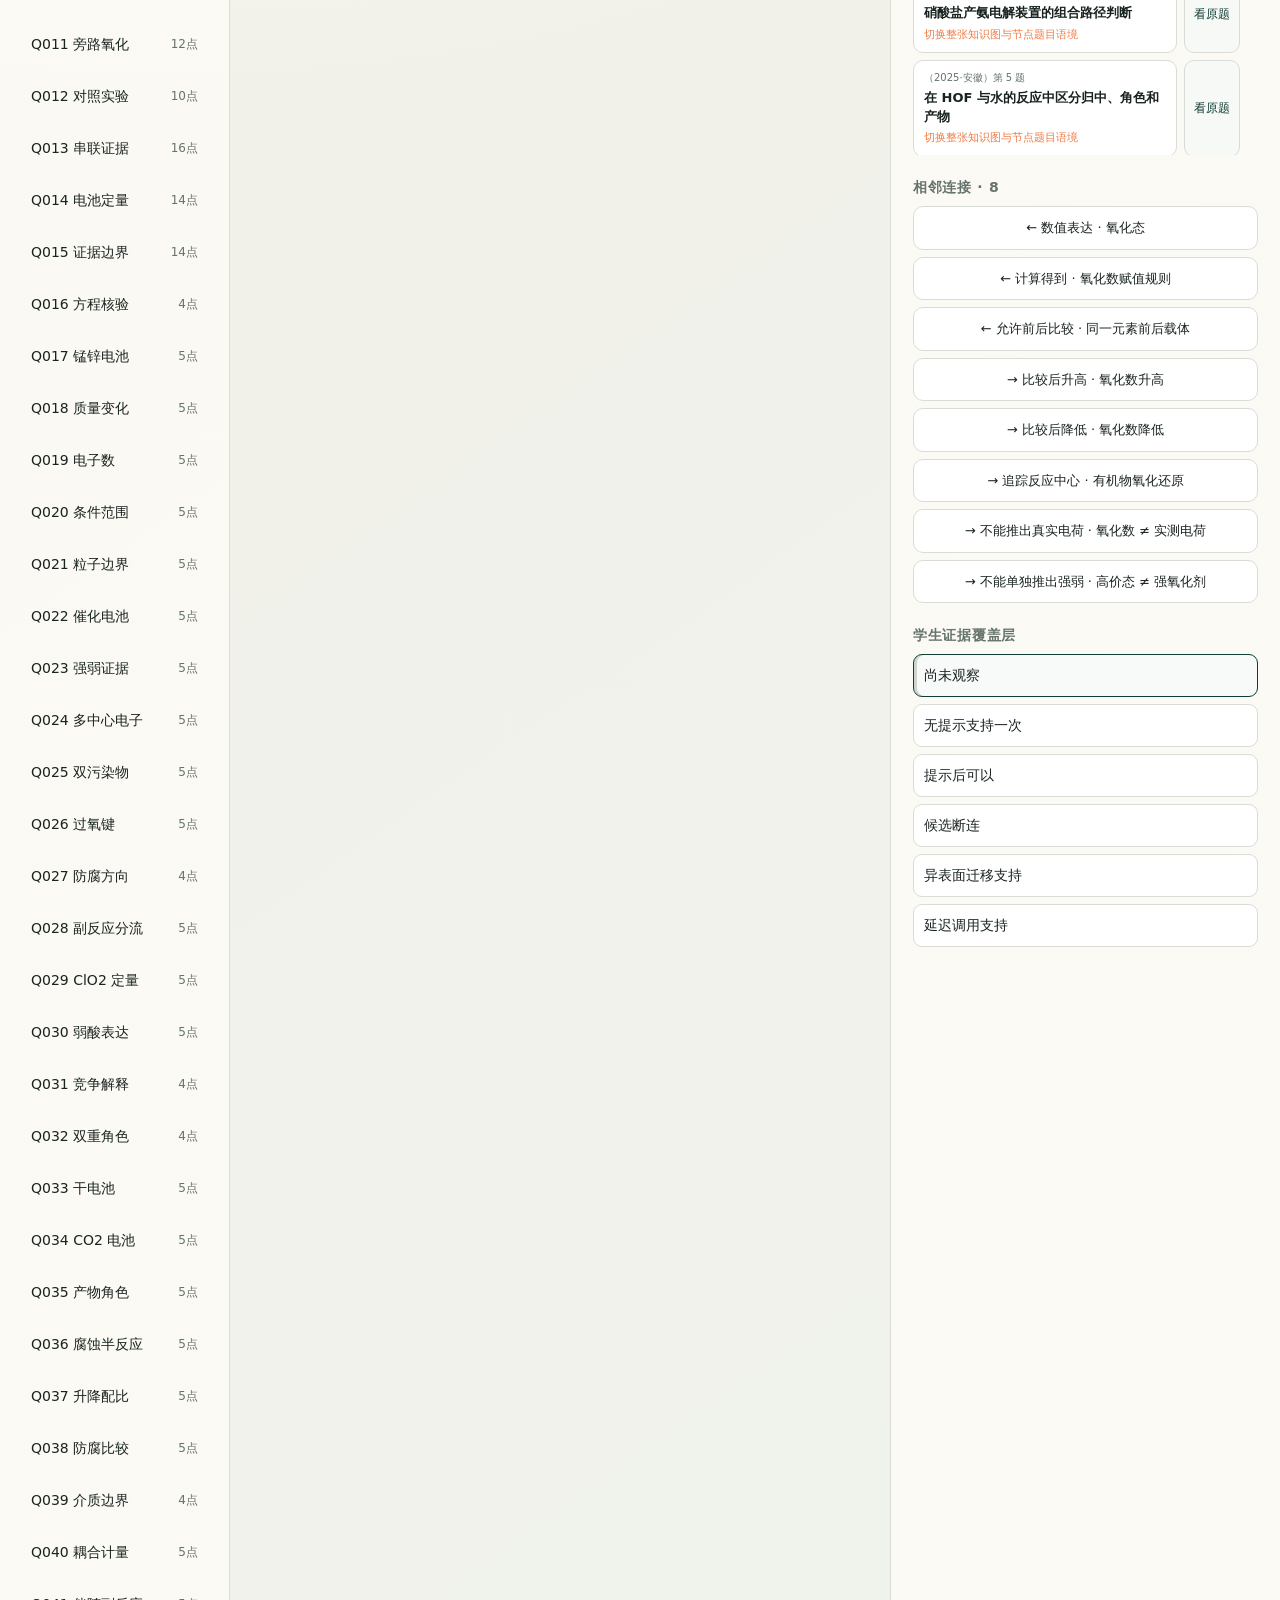
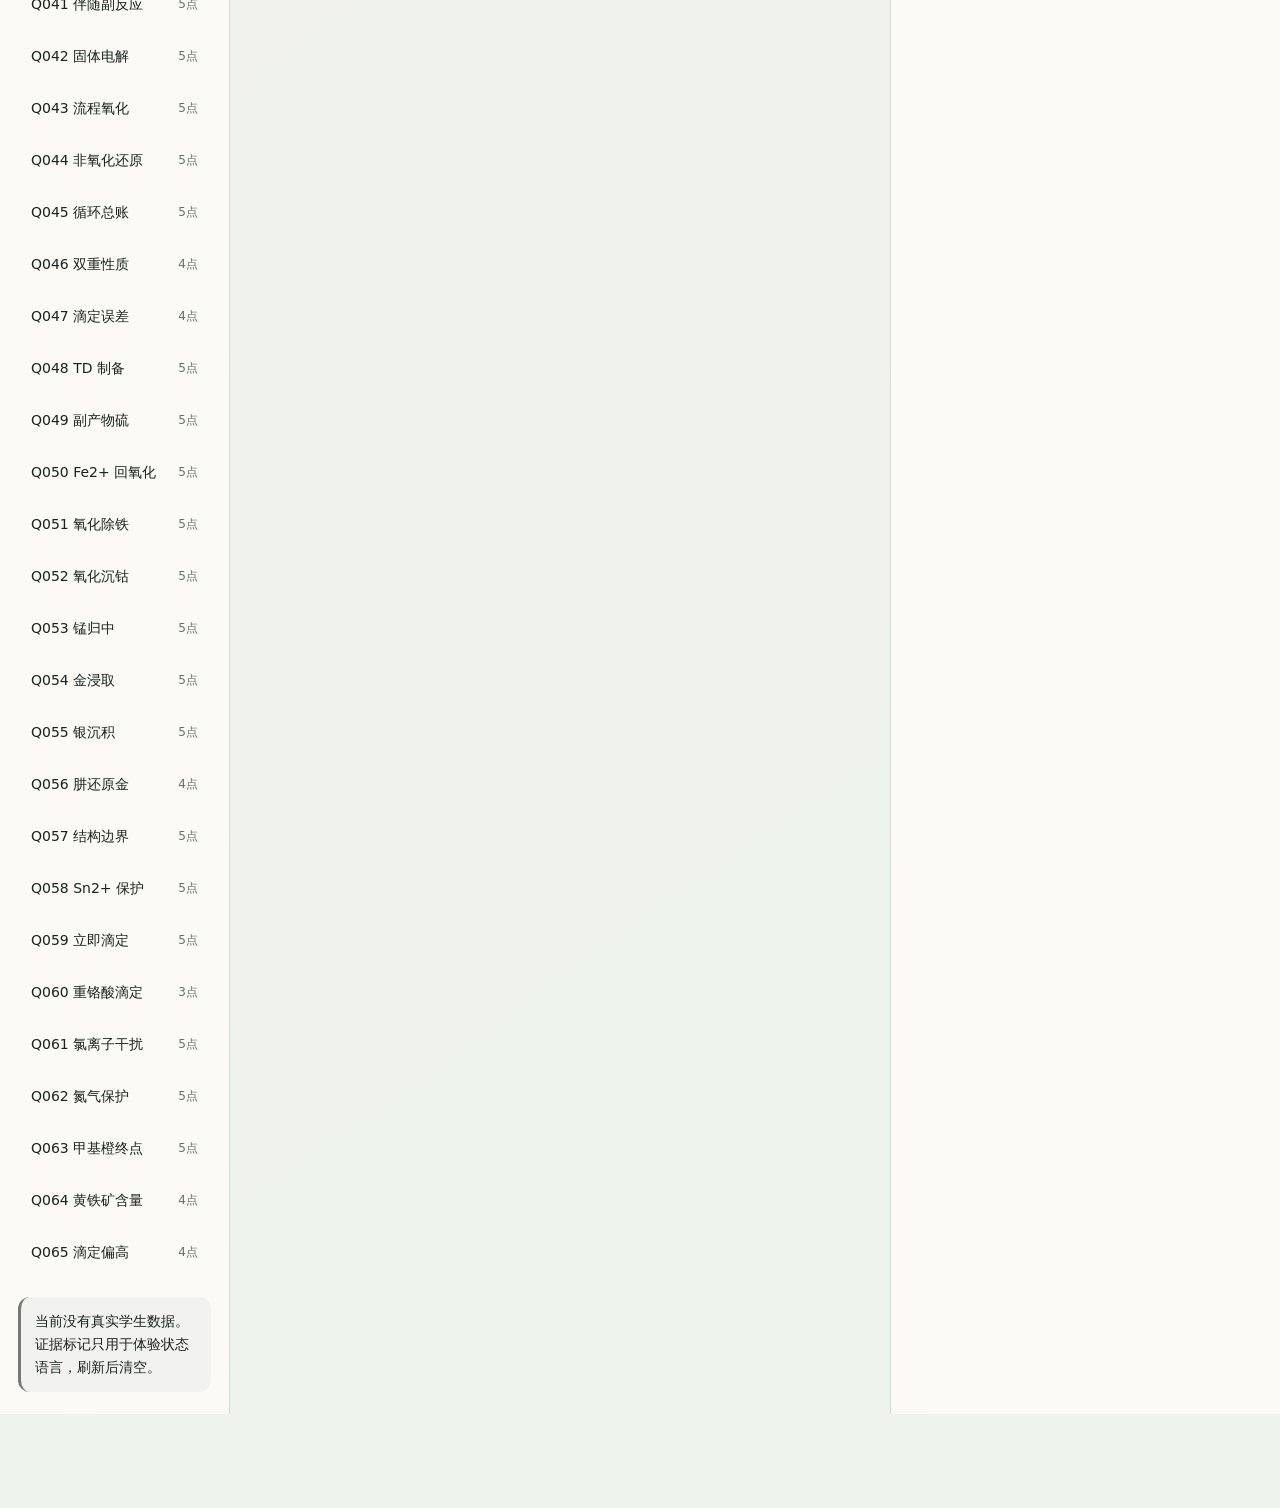
==== commit 0e8968b0: "Add generalized node challenge mode" ====
--- a/index.html
+++ b/index.html
@@ -16,6 +16,7 @@
   -->
   <div id="app"></div>
   <noscript>这个交互原型需要启用 JavaScript。</noscript>
+  <script src="./node-learning-data.js"></script>
   <script src="./expanded-question-data.js"></script>
   <script src="./app.js"></script>
 </body>
--- a/styles.css
+++ b/styles.css
@@ -24,6 +24,8 @@
 
 body {
   margin: 0;
+  font-size: 16px;
+  line-height: 1.5;
   color: var(--ink);
   background:
     radial-gradient(circle at 15% 0%, rgba(255, 255, 255, 0.94), transparent 36%),
@@ -57,13 +59,13 @@
   background: var(--deep); color: white; font-weight: 800;
   box-shadow: 0 8px 22px rgba(18,61,53,.22);
 }
-.brand h1 { margin: 0; font-size: 20px; letter-spacing: .01em; }
-.brand p { margin: 3px 0 0; color: var(--muted); font-size: 12px; }
+.brand h1 { margin: 0; font-size: 23px; letter-spacing: .01em; }
+.brand p { margin: 3px 0 0; color: var(--muted); font-size: 14px; }
 
 .top-state { display: flex; align-items: center; gap: 8px; flex-wrap: wrap; justify-content: flex-end; }
 .state-pill, .eyebrow {
   border: 1px solid var(--line); border-radius: 999px; padding: 7px 10px;
-  background: rgba(255,255,255,.72); font-size: 12px; color: var(--muted);
+  background: rgba(255,255,255,.72); font-size: 13px; color: var(--muted);
 }
 .state-pill strong { color: var(--ink); }
 .prototype-pill { background: #1b2925; color: white; border-color: #1b2925; letter-spacing: .05em; }
@@ -81,12 +83,12 @@
 }
 .question-context-bar.overview { background: #fff5e8; border-color: #ead7bd; }
 .question-context-bar > div, .question-context-meta { display: flex; align-items: center; gap: 12px; min-width: 0; }
-.question-context-bar strong { display: block; font-size: 13px; }
-.question-context-bar span:not(.exam-tag) { display: block; color: var(--muted); font-size: 11px; margin-top: 2px; }
+.question-context-bar strong { display: block; font-size: 15px; }
+.question-context-bar span:not(.exam-tag) { display: block; color: var(--muted); font-size: 13px; margin-top: 2px; }
 .question-context-actions { display: flex; gap: 8px; flex: 0 0 auto; }
 .exam-tag {
   display: inline-flex; flex: 0 0 auto; align-items: center; padding: 6px 9px;
-  color: white; background: var(--deep); border-radius: 9px; font-size: 11px; font-weight: 800;
+  color: white; background: var(--deep); border-radius: 9px; font-size: 13px; font-weight: 800;
 }
 .source-link { display: inline-flex; align-items: center; justify-content: center; text-decoration: none; }
 
@@ -99,96 +101,151 @@
 .search-box::before { content: "⌕"; position: absolute; left: 13px; top: 7px; font-size: 22px; color: var(--muted); }
 
 .control-group { display: flex; gap: 7px; align-items: center; flex-wrap: wrap; }
-.control-label { font-size: 12px; color: var(--muted); margin-right: 2px; }
+.control-label { font-size: 14px; color: var(--muted); margin-right: 2px; }
 .chip, .question-chip, .ghost-button, .primary-button, .icon-button {
   border: 1px solid #ccd3cc; border-radius: 10px; background: white;
-  padding: 8px 10px; cursor: pointer; transition: .16s ease;
+  padding: 9px 11px; cursor: pointer; transition: .16s ease; font-size: 14px;
 }
 .chip:hover, .question-chip:hover, .ghost-button:hover, .icon-button:hover { transform: translateY(-1px); border-color: #84948b; }
 .chip.active, .question-chip.active { color: white; background: var(--deep); border-color: var(--deep); }
 .primary-button { color: white; background: var(--deep); border-color: var(--deep); }
 .primary-button:hover { background: #0b3029; }
+.challenge-entry { display: inline-flex; align-items: center; text-decoration: none; white-space: nowrap; }
 .ghost-button { background: transparent; }
 .icon-button { width: 38px; height: 38px; padding: 0; display: grid; place-items: center; }
 
 .variant-a-grid {
-  display: grid; grid-template-columns: 230px minmax(560px, 1fr) 330px;
+  display: grid; grid-template-columns: 230px minmax(620px, 1fr) 390px;
   min-height: calc(100vh - 145px);
 }
 .side-panel {
-  padding: 19px 16px;
+  padding: 22px 18px;
   background: rgba(255,253,248,.76);
   border-right: 1px solid var(--line);
 }
-.side-panel.right { border-right: 0; border-left: 1px solid var(--line); }
-.panel-title { margin: 0 0 12px; font-size: 13px; color: var(--muted); text-transform: uppercase; letter-spacing: .08em; }
+.side-panel.right { border-right: 0; border-left: 1px solid var(--line); padding-left: 22px; padding-right: 22px; }
+.panel-title { margin: 0 0 12px; font-size: 14px; color: var(--muted); text-transform: uppercase; letter-spacing: .08em; }
 .layer-list, .question-list { display: grid; gap: 7px; margin-bottom: 22px; }
 .layer-button, .question-button {
   display: flex; justify-content: space-between; align-items: center; gap: 10px;
-  width: 100%; padding: 10px 11px; border: 1px solid transparent;
-  background: transparent; border-radius: 11px; cursor: pointer; text-align: left;
+  width: 100%; min-height: 44px; padding: 11px 12px; border: 1px solid transparent;
+  background: transparent; border-radius: 11px; cursor: pointer; text-align: left; font-size: 14px;
 }
 .layer-button:hover, .question-button:hover { background: white; border-color: var(--line); }
 .layer-button.active, .question-button.active { background: #e9f0ec; border-color: #b8c9c0; color: var(--deep); }
 .dot { width: 9px; height: 9px; border-radius: 50%; display: inline-block; margin-right: 8px; }
-.mini-count { font-size: 11px; color: var(--muted); }
-
-.graph-stage { position: relative; min-width: 0; overflow: auto; background-color: #f7f6f1; }
+.mini-count { font-size: 12px; color: var(--muted); }
+
+.graph-stage {
+  position: relative; min-width: 0; min-height: 680px; height: calc(100vh - 210px);
+  overflow: hidden; cursor: grab; background-color: #f7f6f1;
+}
 .graph-stage::before {
   content: ""; position: absolute; inset: 0; pointer-events: none;
   background-image: radial-gradient(#cfd7d0 0.65px, transparent 0.65px);
   background-size: 16px 16px; opacity: .65;
 }
-.graph-toolbar { position: sticky; top: 10px; left: 12px; z-index: 8; display: flex; gap: 7px; width: max-content; padding: 6px; border-radius: 12px; background: rgba(255,255,255,.88); box-shadow: 0 7px 22px rgba(30,45,38,.12); }
-.graph-wrap { min-width: 1180px; min-height: 810px; position: relative; padding: 0 12px 20px; }
-.knowledge-svg { width: 100%; height: 820px; display: block; position: relative; z-index: 1; }
+.graph-stage.is-panning { cursor: grabbing; }
+.graph-stage.is-panning * { cursor: grabbing !important; user-select: none; }
+.graph-toolbar {
+  position: absolute; top: 14px; left: 14px; z-index: 8; display: flex; align-items: center;
+  gap: 7px; width: max-content; padding: 7px; border: 1px solid rgba(18,61,53,.1);
+  border-radius: 13px; background: rgba(255,255,255,.92); box-shadow: 0 7px 22px rgba(30,45,38,.14);
+  backdrop-filter: blur(8px); cursor: default;
+}
+.graph-toolbar .icon-button { font-size: 17px; font-weight: 800; }
+.graph-zoom-value { width: 58px; font-size: 13px !important; }
+.graph-help { padding: 0 9px 0 5px; color: var(--muted); font-size: 13px; white-space: nowrap; }
+.graph-canvas {
+  position: absolute; left: 0; top: 0; z-index: 1; transform-origin: 0 0;
+  will-change: transform; contain: layout paint style;
+}
+.knowledge-svg { width: 1200px; height: 815px; display: block; position: relative; z-index: 1; }
 .layer-backdrop { fill: rgba(255,255,255,.48); stroke: rgba(20,45,36,.08); stroke-width: 1; rx: 16; }
-.layer-caption { font-size: 14px; font-weight: 800; fill: #52615b; letter-spacing: .08em; }
+.layer-caption { font-size: 15px; font-weight: 800; fill: #52615b; letter-spacing: .06em; }
 .edge-path { fill: none; stroke: #afb9b2; stroke-width: 1.55; opacity: .65; marker-end: url(#arrow); transition: .16s ease; }
 .edge-path.active { stroke: var(--accent); stroke-width: 3.2; opacity: 1; }
 .edge-path.dimmed { opacity: .08; }
 .edge-hit { fill: none; stroke: transparent; stroke-width: 13; cursor: pointer; }
-.edge-label { font-size: 9px; fill: #748078; paint-order: stroke; stroke: #f7f6f1; stroke-width: 3px; stroke-linejoin: round; pointer-events: none; }
+.edge-label { font-size: 10.5px; fill: #748078; paint-order: stroke; stroke: #f7f6f1; stroke-width: 3px; stroke-linejoin: round; pointer-events: none; }
 .edge-label.active { fill: #a94621; font-weight: 800; }
 .node-foreign { overflow: visible; cursor: pointer; }
 .graph-node {
-  width: 126px; min-height: 46px; border-radius: 11px; border: 1.5px solid color-mix(in srgb, var(--node-color) 55%, white);
+  width: 138px; min-height: 54px; border-radius: 12px; border: 1.5px solid color-mix(in srgb, var(--node-color) 55%, white);
   background: rgba(255,255,255,.96); box-shadow: 0 4px 13px rgba(31,45,38,.1);
-  padding: 7px 8px; display: flex; gap: 7px; align-items: flex-start;
+  padding: 8px 9px; display: flex; gap: 7px; align-items: flex-start;
   transition: .16s ease; position: relative;
 }
 .graph-node:hover { transform: translateY(-2px); box-shadow: 0 9px 20px rgba(31,45,38,.17); }
 .graph-node.active { outline: 3px solid var(--accent); outline-offset: 2px; }
 .graph-node.path-active { background: color-mix(in srgb, var(--node-color) 11%, white); border-color: var(--node-color); }
 .graph-node.dimmed { opacity: .18; filter: grayscale(.5); }
-.graph-node .node-code { font-size: 9px; font-weight: 800; color: var(--node-color); line-height: 1.3; }
-.graph-node .node-name { font-size: 11px; line-height: 1.25; font-weight: 700; }
+.graph-node .node-code { font-size: 10.5px; font-weight: 800; color: var(--node-color); line-height: 1.3; }
+.graph-node .node-name { font-size: 13px; line-height: 1.28; font-weight: 750; }
 .evidence-dot { position: absolute; right: -5px; top: -5px; width: 13px; height: 13px; border: 2px solid white; border-radius: 50%; background: var(--evidence-color, #d7ddd8); }
 
 .detail-empty { min-height: 260px; display: grid; place-items: center; color: var(--muted); text-align: center; border: 1px dashed #cfd6d0; border-radius: 14px; padding: 24px; }
-.detail-card h2 { margin: 5px 0 8px; font-size: 20px; }
-.detail-card h3 { margin: 20px 0 7px; font-size: 13px; color: var(--muted); text-transform: uppercase; letter-spacing: .06em; }
-.detail-card p { margin: 0; line-height: 1.65; font-size: 14px; }
-.detail-code { font-size: 11px; color: var(--muted); }
-.detail-layer { display: inline-flex; padding: 5px 8px; border-radius: 8px; color: white; background: var(--node-color); font-size: 11px; }
-.boundary-box, .probe-box, .reason-box { border-radius: 12px; padding: 11px 12px; line-height: 1.55; font-size: 13px; }
+.detail-card h2 { margin: 6px 0 10px; font-size: 24px; line-height: 1.3; }
+.detail-card h3 { margin: 22px 0 8px; font-size: 14px; color: var(--muted); text-transform: uppercase; letter-spacing: .05em; }
+.detail-card p { margin: 0; line-height: 1.72; font-size: 15px; }
+.detail-code { font-size: 13px; color: var(--muted); }
+.detail-layer { display: inline-flex; padding: 6px 9px; border-radius: 8px; color: white; background: var(--node-color); font-size: 13px; }
+.boundary-box, .probe-box, .reason-box { border-radius: 12px; padding: 13px 14px; line-height: 1.65; font-size: 14px; }
 .boundary-box { background: #f2f3f1; border-left: 3px solid #717b75; }
 .probe-box { background: #fff2df; border-left: 3px solid #d68a25; }
 .reason-box { background: #eaf3ef; border-left: 3px solid var(--quant); }
 .connection-list { display: grid; gap: 7px; }
-.connection-item { padding: 9px 10px; border: 1px solid var(--line); border-radius: 10px; background: white; cursor: pointer; font-size: 12px; line-height: 1.45; }
+.connection-item { padding: 11px 12px; border: 1px solid var(--line); border-radius: 10px; background: white; cursor: pointer; font-size: 13px; line-height: 1.5; }
 .connection-item:hover { border-color: var(--deep); }
 .muted-note { color: var(--muted); font-size: 12px !important; }
-.related-question-list { display: grid; gap: 7px; }
+.related-question-list {
+  display: grid; gap: 7px; max-height: 520px; overflow-y: auto; padding-right: 3px;
+  scrollbar-gutter: stable;
+}
+.related-question-row { display: grid; grid-template-columns: minmax(0, 1fr) auto; gap: 7px; align-items: stretch; }
 .related-question {
   display: grid; gap: 4px; width: 100%; padding: 9px 10px; text-align: left;
   border: 1px solid var(--line); background: white; border-radius: 10px; cursor: pointer;
 }
 .related-question:hover { border-color: var(--accent); background: #fffaf5; }
+.related-question.active { border-color: var(--accent); box-shadow: inset 3px 0 0 var(--accent); background: #fff8ee; }
 .related-question span { color: var(--muted); font-size: 10px; }
-.related-question strong { font-size: 12px; line-height: 1.35; }
+.related-question strong { font-size: 13px; line-height: 1.42; }
+.related-question small { color: var(--accent); font-size: 11px; }
+.related-question-open {
+  width: 56px; border: 1px solid var(--line); border-radius: 10px; background: #f7f9f7;
+  color: var(--deep); cursor: pointer; font-size: 12px; line-height: 1.35;
+}
+.related-question-open:hover { border-color: var(--deep); background: #eef4f1; }
+.question-node-context {
+  display: grid; gap: 10px; margin: 16px 0; padding: 13px; border: 1px solid #e2c58f;
+  border-radius: 14px; background: linear-gradient(145deg, #fff9ec, #fffdf8);
+}
+.question-node-context.off-path { border-style: dashed; background: #f7f8f6; }
+.question-node-context.off-path p { color: var(--muted); }
+.question-context-kicker { display: flex; flex-wrap: wrap; align-items: center; justify-content: space-between; gap: 6px; }
+.question-context-kicker span { color: #9a6419; font-size: 11px; font-weight: 800; letter-spacing: .08em; text-transform: uppercase; }
+.question-context-kicker strong { font-size: 13px; color: var(--deep); }
+.question-node-context h3 { margin: 7px 0 0; color: #7a541b; }
+.question-context-calls { display: grid; gap: 7px; }
+.question-context-call { display: grid; gap: 4px; padding: 10px; border-radius: 10px; background: white; border: 1px solid #ead9ba; }
+.question-context-call span { color: #9a6419; font-size: 11px; font-weight: 800; }
+.question-context-call p { font-size: 14px; }
+.question-context-call small { color: var(--muted); font-size: 12px; line-height: 1.5; }
+.context-open-question { justify-self: start; margin-top: 2px; }
+.generic-node-model { margin-top: 16px; padding-top: 15px; border-top: 1px dashed var(--line); }
+.generic-model-title { display: flex; align-items: baseline; justify-content: space-between; gap: 8px; margin-bottom: 8px; }
+.generic-model-title span { font-size: 14px; font-weight: 800; color: var(--deep); }
+.generic-model-title small { color: var(--muted); font-size: 12px; }
+.canonical-statement { font-weight: 700; }
+.surface-factor-list { display: flex; flex-wrap: wrap; gap: 7px; }
+.surface-factor-list span {
+  padding: 7px 9px; border: 1px solid #d5dcd6; border-radius: 999px;
+  background: #fff; color: #3f4d46; font-size: 12px; line-height: 1.3;
+}
+.node-challenge-link { display: inline-flex; margin-top: 15px; text-decoration: none; font-weight: 800; }
 .evidence-selector { display: grid; grid-template-columns: 1fr; gap: 7px; }
-.evidence-option { border: 1px solid var(--line); background: white; border-radius: 9px; padding: 8px; text-align: left; cursor: pointer; font-size: 12px; }
+.evidence-option { border: 1px solid var(--line); background: white; border-radius: 9px; padding: 10px; text-align: left; cursor: pointer; font-size: 14px; }
 .evidence-option.active { border-color: var(--deep); box-shadow: inset 3px 0 0 var(--evidence-color); background: #f7faf8; }
 
 /* Variant B: metro-style learning route */
@@ -218,12 +275,12 @@
 .station:hover .station-dot, .station.active .station-dot { transform: scale(1.22); box-shadow: 0 0 0 4px color-mix(in srgb, var(--line-color) 18%, transparent); }
 .station.path-active .station-dot { background: var(--accent); }
 .station.dimmed { opacity: .2; }
-.station-name { font-size: 12px; line-height: 1.4; text-align: center; font-weight: 700; }
-.station-code { font-size: 9px; color: var(--muted); text-align: center; margin-top: 4px; }
+.station-name { font-size: 14px; line-height: 1.4; text-align: center; font-weight: 700; }
+.station-code { font-size: 11px; color: var(--muted); text-align: center; margin-top: 4px; }
 .transfer-board { margin-top: 20px; display: grid; grid-template-columns: 1fr 360px; gap: 20px; }
 .transfer-list, .metro-detail { border-radius: 20px; background: var(--panel); border: 1px solid var(--line); padding: 20px; }
 .transfer-list h3, .metro-detail h3 { margin-top: 0; }
-.transfer-row { display: grid; grid-template-columns: 1fr auto 1fr; align-items: center; gap: 8px; padding: 9px 0; border-top: 1px solid #eceee9; font-size: 12px; cursor: pointer; }
+.transfer-row { display: grid; grid-template-columns: 1fr auto 1fr; align-items: center; gap: 8px; padding: 10px 0; border-top: 1px solid #eceee9; font-size: 14px; cursor: pointer; }
 .transfer-row:first-of-type { border-top: 0; }
 .transfer-arrow { color: var(--accent); font-weight: 900; }
 
@@ -231,28 +288,28 @@
 .matrix-shell { display: grid; grid-template-columns: 280px 1fr; min-height: calc(100vh - 76px); }
 .matrix-nav { background: #17221e; color: white; padding: 24px 18px; }
 .matrix-nav h2 { margin: 0 0 6px; }
-.matrix-nav p { color: #aebcb6; font-size: 12px; line-height: 1.5; margin-bottom: 24px; }
+.matrix-nav p { color: #aebcb6; font-size: 14px; line-height: 1.55; margin-bottom: 24px; }
 .matrix-nav .question-button { color: #dce6e1; }
 .matrix-nav .question-button:hover, .matrix-nav .question-button.active { background: #273730; border-color: #40584e; color: white; }
 .matrix-main { padding: 22px; min-width: 0; overflow: auto; }
 .matrix-head { display: flex; align-items: end; justify-content: space-between; gap: 16px; margin-bottom: 16px; }
 .matrix-head h2 { margin: 0; }
 .matrix-head p { margin: 5px 0 0; color: var(--muted); }
-.matrix-layout { display: grid; grid-template-columns: minmax(690px, 1fr) 340px; gap: 18px; align-items: start; }
+.matrix-layout { display: grid; grid-template-columns: minmax(690px, 1fr) 390px; gap: 20px; align-items: start; }
 .matrix-table-wrap { border: 1px solid var(--line); background: var(--panel); border-radius: 18px; overflow: auto; box-shadow: 0 10px 30px rgba(37,53,46,.08); }
 .matrix-table { width: 100%; border-collapse: collapse; min-width: 780px; }
-.matrix-table th { position: sticky; top: 0; z-index: 3; padding: 11px 10px; background: #eef1ed; color: #52605a; font-size: 11px; text-align: left; border-bottom: 1px solid #d9ded9; }
-.matrix-table td { padding: 11px 10px; border-bottom: 1px solid #e7e9e5; vertical-align: top; font-size: 12px; }
+.matrix-table th { position: sticky; top: 0; z-index: 3; padding: 12px 11px; background: #eef1ed; color: #52605a; font-size: 13px; text-align: left; border-bottom: 1px solid #d9ded9; }
+.matrix-table td { padding: 12px 11px; border-bottom: 1px solid #e7e9e5; vertical-align: top; font-size: 14px; }
 .matrix-table tr { cursor: pointer; }
 .matrix-table tbody tr:hover { background: #f4f8f5; }
 .matrix-table tr.active { background: #e8f1ed; }
 .matrix-table tr.dimmed { opacity: .22; }
 .matrix-node { display: flex; gap: 9px; align-items: flex-start; }
-.matrix-node-code { color: var(--node-color); font-weight: 900; font-size: 10px; }
+.matrix-node-code { color: var(--node-color); font-weight: 900; font-size: 11px; }
 .matrix-edge-list { color: var(--muted); line-height: 1.5; }
 .evidence-badge { display: inline-flex; align-items: center; gap: 6px; white-space: nowrap; }
 .evidence-badge::before { content: ""; width: 9px; height: 9px; border-radius: 50%; background: var(--evidence-color); }
-.matrix-detail { position: sticky; top: 96px; border: 1px solid var(--line); background: var(--panel); border-radius: 18px; padding: 19px; box-shadow: 0 10px 30px rgba(37,53,46,.08); }
+.matrix-detail { position: sticky; top: 96px; border: 1px solid var(--line); background: var(--panel); border-radius: 18px; padding: 22px; box-shadow: 0 10px 30px rgba(37,53,46,.08); }
 
 /* Question library and question-path drawer */
 .question-library-overlay, .question-drawer-overlay {
@@ -273,7 +330,7 @@
 .question-library-tools {
   position: sticky; top: -24px; z-index: 3; display: flex; align-items: center; justify-content: space-between; gap: 14px;
   margin: 0 -2px 16px; padding: 12px 2px; background: rgba(248,247,242,.96); backdrop-filter: blur(8px);
-  color: var(--muted); font-size: 11px;
+  color: var(--muted); font-size: 13px;
 }
 .question-library-tools .search-box { width: min(460px, 100%); }
 .question-library-empty { display: grid; place-items: center; gap: 7px; min-height: 220px; color: var(--muted); text-align: center; }
@@ -283,9 +340,9 @@
   display: flex; flex-direction: column; min-height: 260px; padding: 18px;
   border: 1px solid var(--line); border-radius: 18px; background: var(--panel);
 }
-.question-library-card h3 { margin: 12px 0 7px; font-size: 18px; }
-.question-library-card > p { margin: 0 0 14px; color: var(--muted); font-size: 13px; line-height: 1.55; }
-.question-library-meta { display: flex; align-items: center; gap: 9px; color: var(--muted); font-size: 11px; }
+.question-library-card h3 { margin: 12px 0 7px; font-size: 20px; }
+.question-library-card > p { margin: 0 0 14px; color: var(--muted); font-size: 15px; line-height: 1.6; }
+.question-library-meta { display: flex; align-items: center; gap: 9px; color: var(--muted); font-size: 13px; }
 .question-card-path, .path-overview {
   display: flex; align-items: center; gap: 5px; flex-wrap: wrap; padding: 12px;
   border-radius: 12px; background: #f0f2ee;
@@ -294,17 +351,17 @@
 .path-mini-node {
   display: inline-flex; align-items: center; padding: 5px 7px; border-radius: 8px;
   border: 1px solid color-mix(in srgb, var(--node-color) 50%, white);
-  background: color-mix(in srgb, var(--node-color) 8%, white); font-size: 10px; font-weight: 700;
-}
-.path-mini-arrow { color: #8b9790; font-size: 11px; }
+  background: color-mix(in srgb, var(--node-color) 8%, white); font-size: 12px; font-weight: 700;
+}
+.path-mini-arrow { color: #8b9790; font-size: 13px; }
 .question-card-footer {
   display: flex; align-items: center; justify-content: space-between; gap: 10px;
-  margin-top: 14px; color: var(--muted); font-size: 11px;
+  margin-top: 14px; color: var(--muted); font-size: 13px;
 }
 
 .question-drawer-overlay { display: flex; justify-content: flex-end; }
 .question-drawer {
-  width: min(790px, 100%); height: 100%; overflow: hidden; display: grid;
+  width: min(860px, 100%); height: 100%; overflow: hidden; display: grid;
   grid-template-rows: auto auto minmax(0, 1fr); background: #fbfaf6;
   box-shadow: -24px 0 70px rgba(0,0,0,.26);
 }
@@ -313,7 +370,7 @@
   border-bottom: 1px solid var(--line);
 }
 .question-drawer-head h2 { margin: 11px 0 6px; font-size: 24px; }
-.question-drawer-head p { margin: 0; color: var(--muted); font-size: 11px; }
+.question-drawer-head p { margin: 0; color: var(--muted); font-size: 13px; }
 .drawer-actions { display: flex; gap: 8px; align-items: flex-start; }
 .disabled-source { cursor: not-allowed; opacity: .55; white-space: nowrap; }
 .question-tabs {
@@ -322,28 +379,28 @@
 }
 .question-tab {
   border: 0; border-bottom: 3px solid transparent; padding: 12px 8px;
-  background: transparent; color: var(--muted); cursor: pointer; font-weight: 700; font-size: 13px;
+  background: transparent; color: var(--muted); cursor: pointer; font-weight: 700; font-size: 15px;
 }
 .question-tab.active { color: var(--deep); border-bottom-color: var(--accent); }
 .question-drawer-body { overflow: auto; padding: 22px 24px 80px; }
 .question-tab-panel { display: grid; gap: 18px; }
 .private-study-note, .probe-discipline {
   padding: 11px 13px; border-radius: 12px; background: #fff4e5; border: 1px solid #ecd5b5;
-  color: #6e5739; font-size: 12px; line-height: 1.55;
+  color: #6e5739; font-size: 14px; line-height: 1.6;
 }
 .original-question {
   padding: 22px; border: 1px solid var(--line); border-radius: 16px; background: white;
-  font-family: "Noto Serif SC", "Songti SC", SimSun, serif; font-size: 16px; line-height: 1.8;
+  font-family: "Noto Serif SC", "Songti SC", SimSun, serif; font-size: 18px; line-height: 1.85;
 }
 .original-question > p:first-child { margin-top: 0; }
 .original-figure { margin: 18px 0; padding: 14px; border: 1px solid #dfe3de; border-radius: 13px; background: #fff; text-align: center; }
 .original-figure img { display: block; width: min(520px, 100%); height: auto; margin: 0 auto; }
-.original-figure figcaption { margin-top: 8px; color: var(--muted); font-family: Inter, "PingFang SC", "Microsoft YaHei", sans-serif; font-size: 10px; }
+.original-figure figcaption { margin-top: 8px; color: var(--muted); font-family: Inter, "PingFang SC", "Microsoft YaHei", sans-serif; font-size: 12px; }
 .original-options { display: grid; gap: 8px; margin-top: 18px; }
 .original-options p { margin: 0; padding: 8px 10px; border-radius: 9px; background: #f7f7f3; }
 .answer-gate {
   display: flex; align-items: center; justify-content: space-between; gap: 12px;
-  padding: 12px 14px; border-radius: 12px; background: #edf3ef; color: var(--muted); font-size: 12px;
+  padding: 13px 15px; border-radius: 12px; background: #edf3ef; color: var(--muted); font-size: 14px;
 }
 .validated-answer {
   display: grid; gap: 7px; padding: 18px; color: white;
@@ -357,7 +414,7 @@
   width: 28px; height: 28px; display: grid; place-items: center; border-radius: 50%;
   color: white; background: var(--deep); font-size: 11px; font-weight: 800;
 }
-.analysis-list p { margin: 2px 0 0; line-height: 1.65; font-size: 14px; }
+.analysis-list p { margin: 2px 0 0; line-height: 1.7; font-size: 16px; }
 .path-overview { padding: 16px; background: #eaf1ed; }
 .path-timeline { position: relative; display: grid; gap: 0; }
 .path-timeline::before { content: ""; position: absolute; left: 63px; top: 25px; bottom: 25px; width: 2px; background: #d1d8d3; }
@@ -367,12 +424,12 @@
   border-radius: 12px; border: 2px solid color-mix(in srgb, var(--node-color) 65%, white);
   background: white; cursor: pointer;
 }
-.path-step-node span { color: var(--node-color); font-size: 9px; font-weight: 900; }
-.path-step-node strong { font-size: 12px; }
+.path-step-node span { color: var(--node-color); font-size: 11px; font-weight: 900; }
+.path-step-node strong { font-size: 14px; }
 .path-step-body { padding: 9px 13px; border: 1px solid var(--line); border-radius: 13px; background: white; }
-.path-step-body > span { color: var(--accent); font-size: 9px; font-weight: 900; text-transform: uppercase; }
-.path-step-body h4 { margin: 4px 0 8px; font-size: 15px; }
-.path-step-body p { margin: 5px 0; line-height: 1.5; font-size: 13px; }
+.path-step-body > span { color: var(--accent); font-size: 11px; font-weight: 900; text-transform: uppercase; }
+.path-step-body h4 { margin: 4px 0 8px; font-size: 17px; }
+.path-step-body p { margin: 5px 0; line-height: 1.6; font-size: 15px; }
 .path-check { color: var(--muted); }
 .gap-repair-list { display: grid; gap: 14px; }
 .gap-repair-card {
@@ -383,12 +440,12 @@
 .gap-repair-card > header { display: flex; align-items: start; justify-content: space-between; gap: 12px; }
 .gap-repair-card header span { color: var(--muted); font-size: 10px; }
 .gap-repair-card h3 { margin: 4px 0 0; font-size: 17px; }
-.gap-repair-card > p { margin: 13px 0; font-size: 13px; line-height: 1.55; }
+.gap-repair-card > p { margin: 13px 0; font-size: 15px; line-height: 1.6; }
 .repair-two-col { display: grid; grid-template-columns: 1fr 1fr; gap: 10px; }
-.repair-two-col strong { font-size: 12px; }
-.repair-two-col p { margin: 6px 0 0; font-size: 12px; line-height: 1.55; }
+.repair-two-col strong { font-size: 14px; }
+.repair-two-col p { margin: 6px 0 0; font-size: 14px; line-height: 1.6; }
 .repair-action-box { padding: 11px 12px; border-radius: 12px; background: #e9f3ef; border-left: 3px solid var(--quant); }
-.repair-proof { display: grid; gap: 5px; margin-top: 11px; color: var(--muted); font-size: 11px; line-height: 1.45; }
+.repair-proof { display: grid; gap: 5px; margin-top: 11px; color: var(--muted); font-size: 13px; line-height: 1.5; }
 .today-action {
   display: grid; gap: 5px; margin-top: 13px; padding: 13px; border-radius: 12px;
   color: white; background: #1a3f36;
@@ -420,7 +477,7 @@
 
 .visually-hidden { position: absolute; width: 1px; height: 1px; padding: 0; margin: -1px; overflow: hidden; clip: rect(0,0,0,0); white-space: nowrap; border: 0; }
 
-@media (max-width: 1180px) {
+@media (max-width: 1260px) {
   .variant-a-grid { grid-template-columns: 190px minmax(520px, 1fr); }
   .variant-a-grid > .right { grid-column: 1 / -1; border-left: 0; border-top: 1px solid var(--line); }
   .detail-card { max-width: 820px; margin: 0 auto; }
@@ -445,11 +502,13 @@
   .question-drawer-head h2 { font-size: 20px; }
   .question-drawer-body { padding: 16px 16px 80px; }
   .question-tabs { padding-left: 8px; padding-right: 8px; }
-  .question-tab { font-size: 11px; padding: 10px 4px; }
+  .question-tab { font-size: 13px; padding: 10px 4px; }
   .repair-two-col { grid-template-columns: 1fr; }
   .path-step { grid-template-columns: 104px 1fr; }
   .path-timeline::before { left: 51px; }
   .variant-a-grid { display: block; }
+  .graph-stage { height: 68vh; min-height: 560px; }
+  .graph-help { display: none; }
   .variant-a-grid > .side-panel:not(.right) { border-right: 0; border-bottom: 1px solid var(--line); }
   .layer-list, .question-list { display: flex; overflow-x: auto; }
   .layer-button, .question-button { min-width: max-content; }
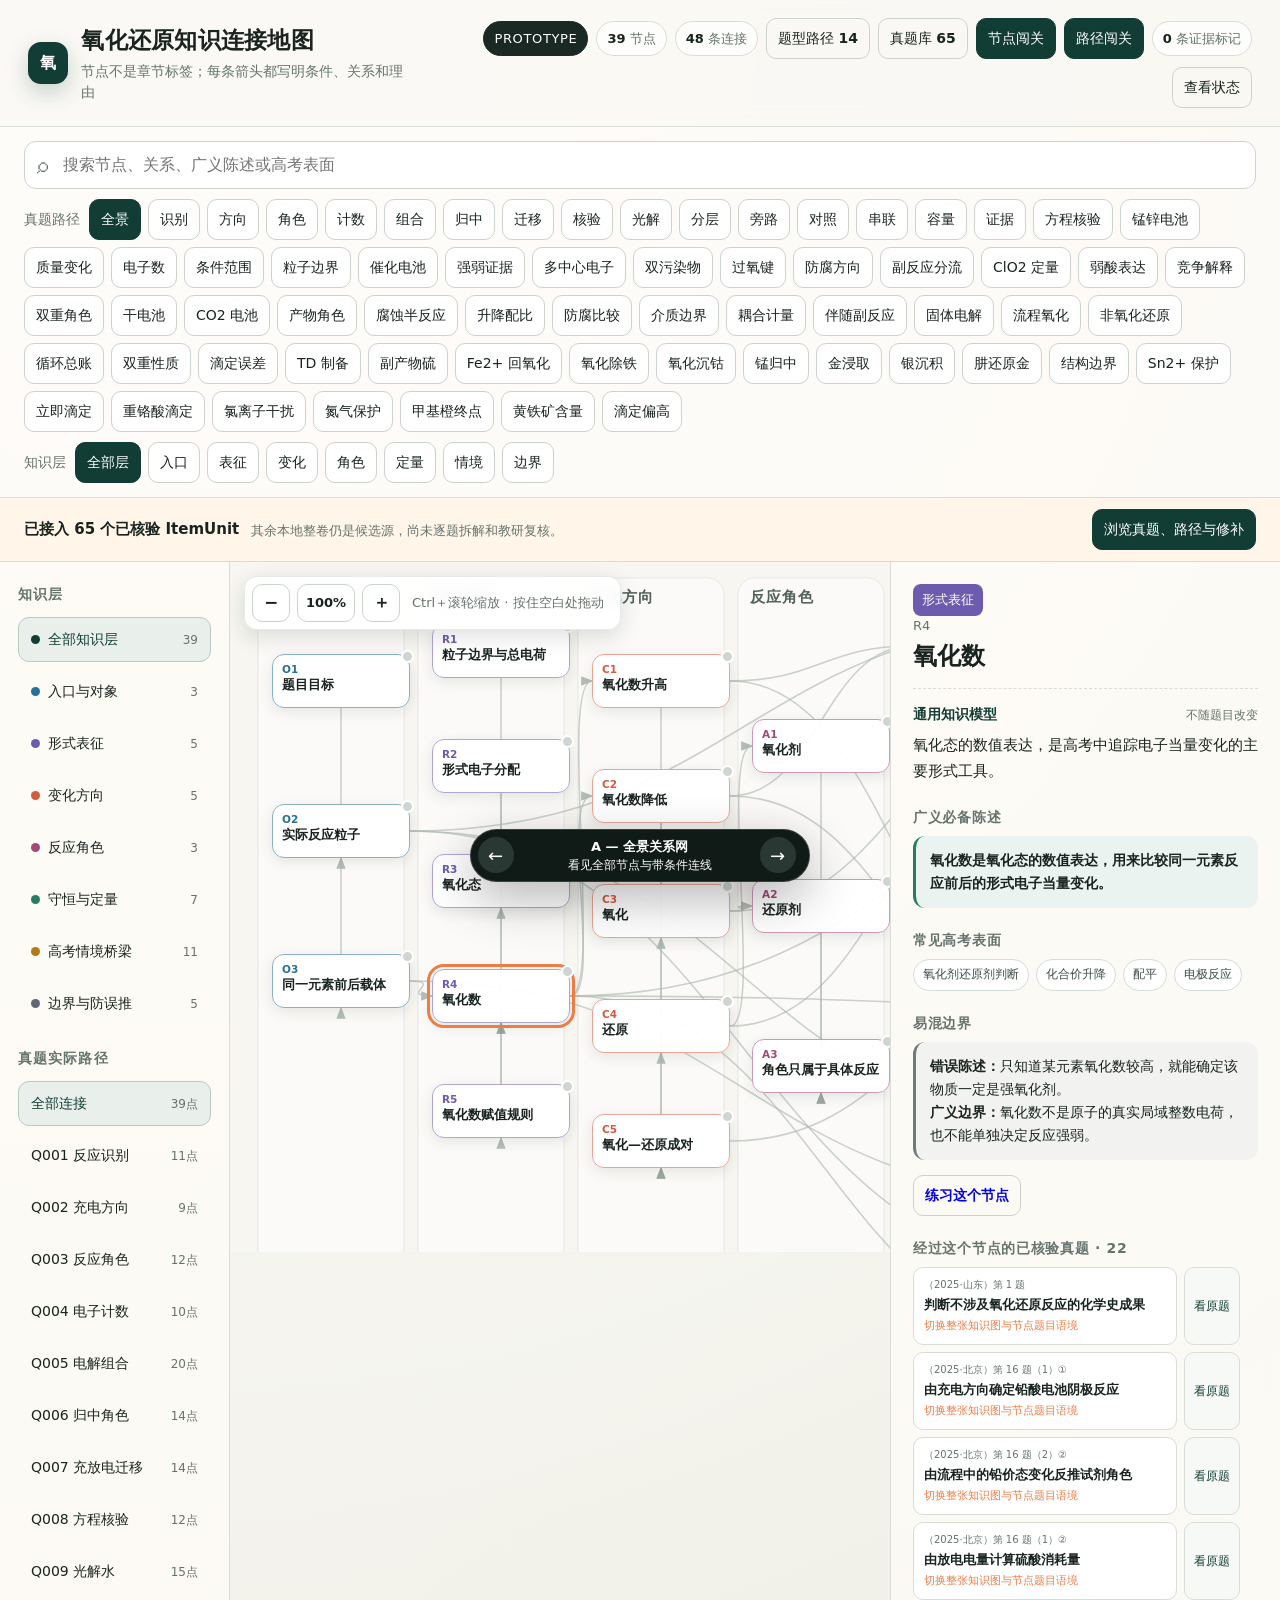
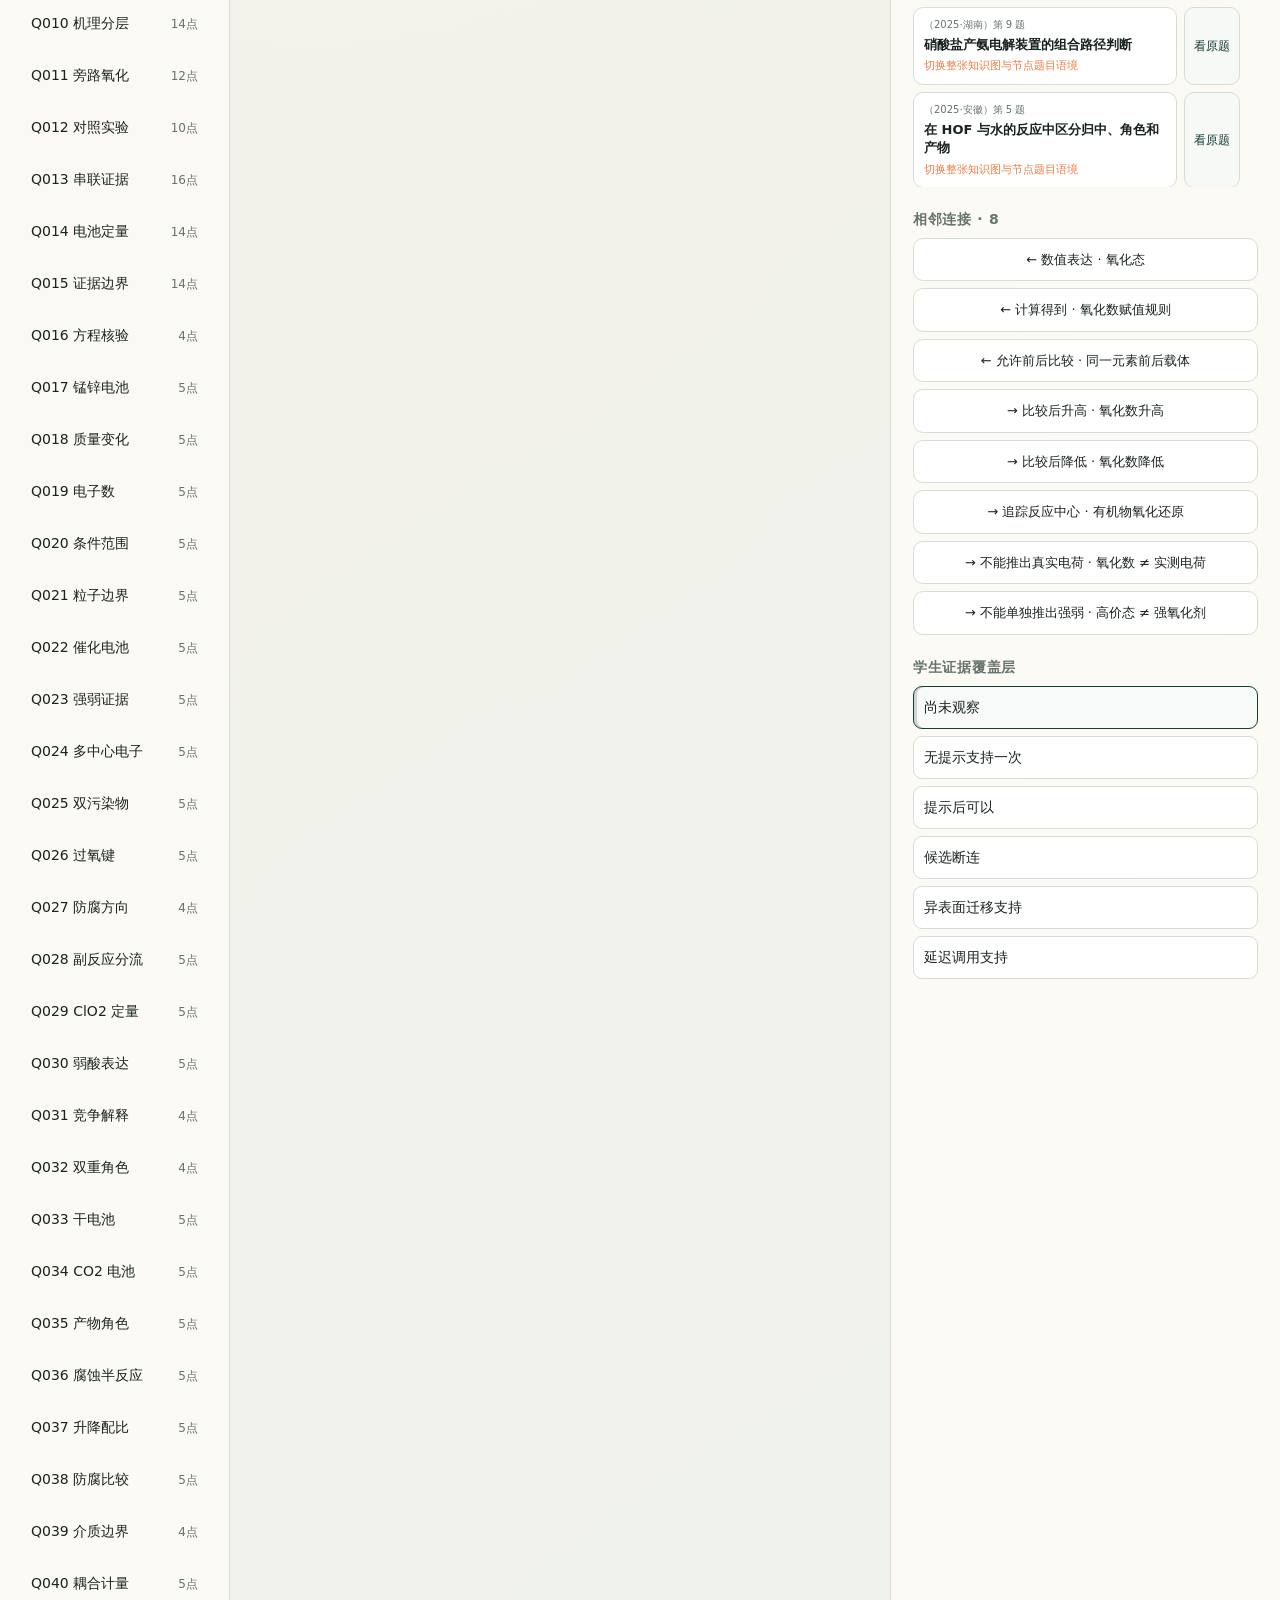
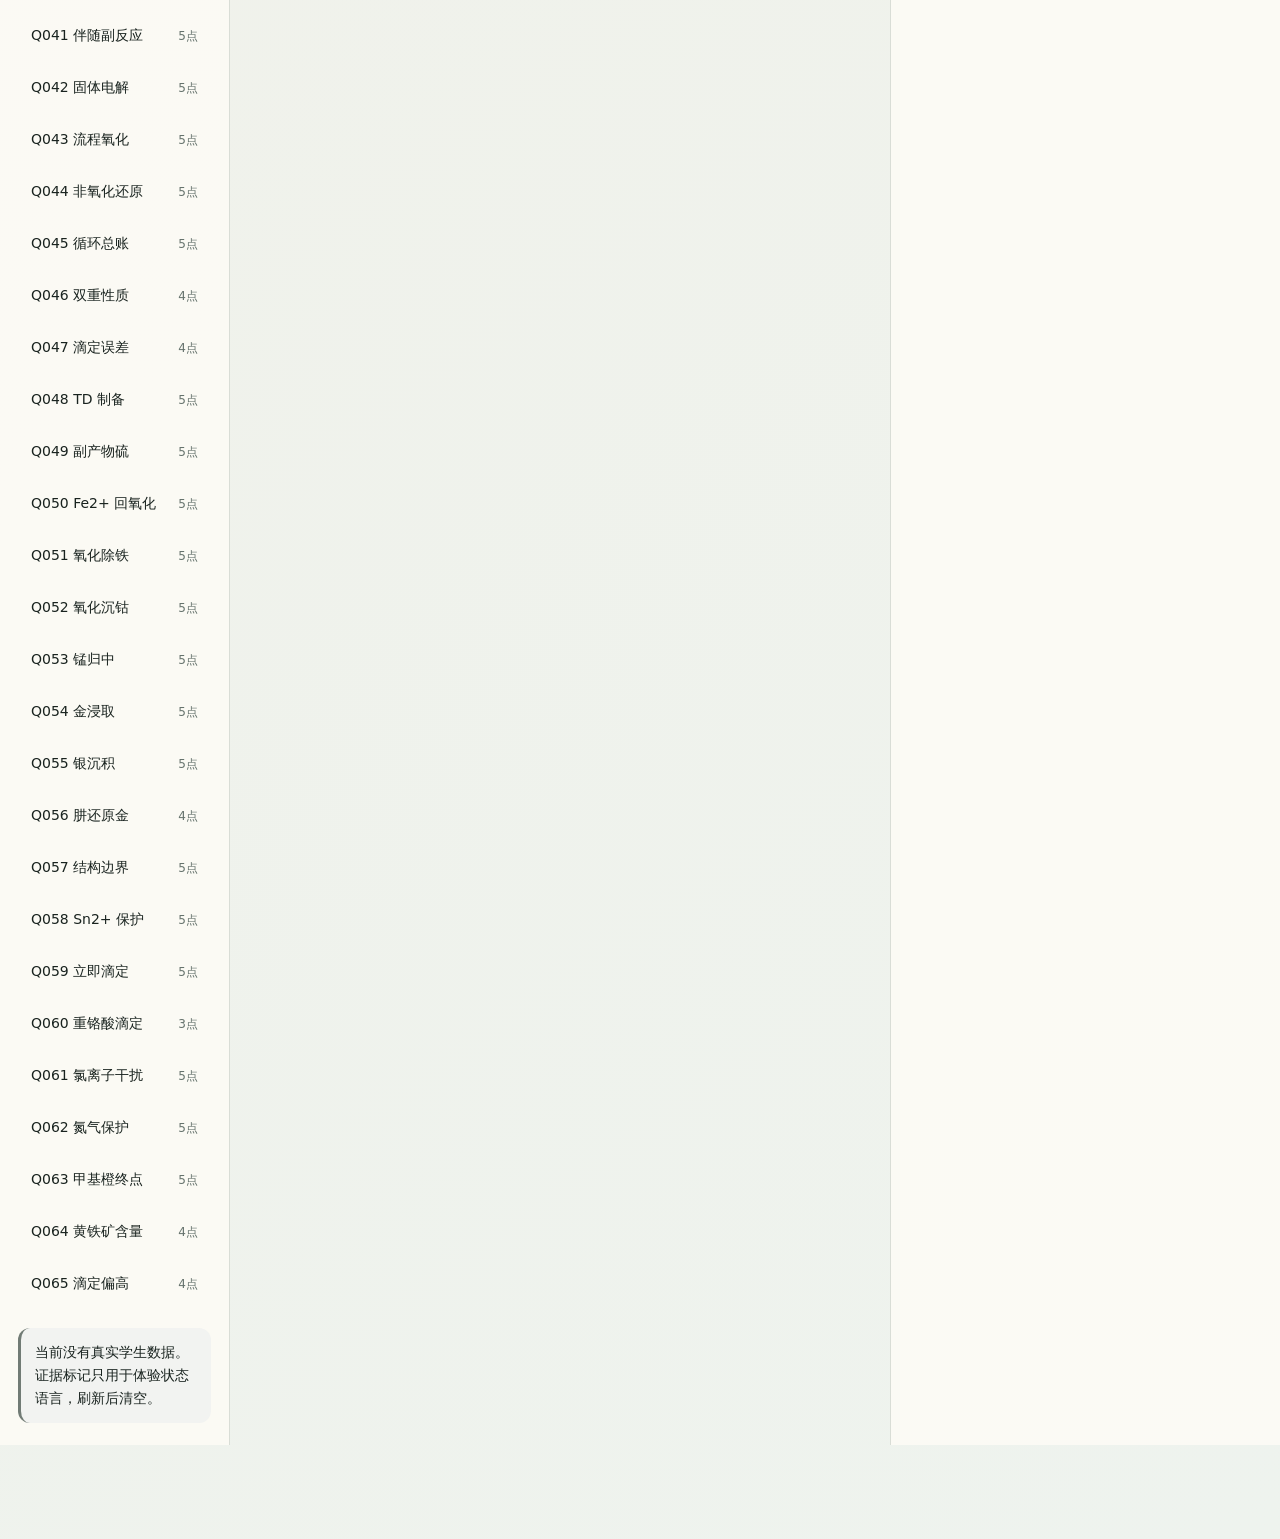
==== commit c6dac7de: "Fix mobile library search flex height" ====
--- a/index.html
+++ b/index.html
@@ -6,7 +6,7 @@
   <meta name="color-scheme" content="light">
   <link rel="icon" href="data:image/svg+xml,%3Csvg xmlns='http://www.w3.org/2000/svg' viewBox='0 0 64 64'%3E%3Crect width='64' height='64' rx='16' fill='%23123d35'/%3E%3Ctext x='32' y='43' text-anchor='middle' font-size='34' fill='white'%3E%E6%B0%A7%3C/text%3E%3C/svg%3E">
   <title>氧化还原知识连接地图｜交互原型</title>
-  <link rel="stylesheet" href="./styles.css">
+  <link rel="stylesheet" href="./styles.css?v=20260826-mobile-library">
 </head>
 <body>
   <!--
--- a/styles.css
+++ b/styles.css
@@ -156,6 +156,8 @@
 .graph-toolbar .icon-button { font-size: 17px; font-weight: 800; }
 .graph-zoom-value { width: 58px; font-size: 13px !important; }
 .graph-help { padding: 0 9px 0 5px; color: var(--muted); font-size: 13px; white-space: nowrap; }
+.graph-mobile-help, .graph-mobile-detail-link, .mobile-detail-handle,
+.landscape-detail-trigger, .landscape-detail-close, .landscape-detail-backdrop { display: none; }
 .graph-canvas {
   position: absolute; left: 0; top: 0; z-index: 1; transform-origin: 0 0;
   will-change: transform; contain: layout paint style;
@@ -311,11 +313,175 @@
 .evidence-badge::before { content: ""; width: 9px; height: 9px; border-radius: 50%; background: var(--evidence-color); }
 .matrix-detail { position: sticky; top: 96px; border: 1px solid var(--line); background: var(--panel); border-radius: 18px; padding: 22px; box-shadow: 0 10px 30px rgba(37,53,46,.08); }
 
-/* Question library and question-path drawer */
-.question-library-overlay, .question-drawer-overlay {
+/* Path archetype library */
+.archetype-library-button { white-space: nowrap; }
+.archetype-library-overlay, .question-library-overlay, .question-drawer-overlay {
   position: fixed; inset: 0; z-index: 120; background: rgba(12, 21, 18, .56);
   backdrop-filter: blur(5px);
 }
+.archetype-library-overlay { display: grid; place-items: center; padding: 20px; z-index: 125; }
+.archetype-library-modal {
+  width: min(1240px, 100%); max-height: min(94vh, 1000px); overflow: hidden;
+  display: grid; grid-template-rows: auto minmax(0, 1fr); border-radius: 25px;
+  background: #f8f7f2; box-shadow: 0 32px 90px rgba(0,0,0,.34);
+}
+.archetype-library-modal > header {
+  display: flex; align-items: center; justify-content: space-between; gap: 18px;
+  padding: 18px 22px; color: white; background: #142e27;
+}
+.archetype-library-modal > header > div { display: grid; gap: 4px; }
+.archetype-library-modal > header .eyebrow { width: max-content; color: #d8eee6; background: #28483e; border: 1px solid #4d6f64; }
+.archetype-library-modal > header strong { font-size: 20px; }
+.archetype-library-modal > header .icon-button { border-color: #547067; color: white; background: #203d34; }
+.archetype-library-body { overflow: auto; padding: 22px; }
+.archetype-hero {
+  display: grid; grid-template-columns: minmax(0, 1fr) 220px; gap: 26px; align-items: end;
+  padding: 25px; border-radius: 20px; color: white; background: linear-gradient(135deg, #173d34, #285d4f);
+}
+.archetype-hero h2 { max-width: 800px; margin: 8px 0 10px; font-size: clamp(25px, 3vw, 38px); line-height: 1.22; }
+.archetype-hero p { max-width: 830px; margin: 0; color: #d3e5df; font-size: 16px; line-height: 1.7; }
+.archetype-hero-stats { display: grid; grid-template-columns: auto 1fr; gap: 4px 10px; align-items: baseline; }
+.archetype-hero-stats strong { color: #ffbd90; font-size: 34px; }
+.archetype-hero-stats span { color: #d3e5df; line-height: 1.4; }
+.archetype-grid { display: grid; grid-template-columns: repeat(2, minmax(0, 1fr)); gap: 15px; margin-top: 16px; }
+.archetype-card {
+  display: flex; flex-direction: column; min-width: 0; padding: 18px;
+  border: 1px solid var(--line); border-top: 5px solid var(--archetype-color); border-radius: 17px; background: white;
+}
+.archetype-card > header { display: flex; justify-content: space-between; gap: 12px; color: var(--muted); font-size: 12px; }
+.archetype-card > header span { color: var(--archetype-color); font-weight: 900; }
+.archetype-card h3 { margin: 10px 0 7px; font-size: 21px; }
+.archetype-card > p { margin: 0; color: var(--muted); font-size: 14px; line-height: 1.6; }
+.archetype-cues { display: flex; flex-wrap: wrap; gap: 6px; margin-top: 12px; }
+.archetype-cues span, .archetype-signal-panel span {
+  padding: 6px 8px; border-radius: 999px; color: #5b4738; background: #fff0e4; font-size: 12px;
+}
+.archetype-card-route { display: flex; align-items: center; gap: 4px; overflow-x: auto; margin-top: 13px; padding: 10px; border-radius: 11px; background: #f2f4f1; }
+.archetype-route-node {
+  flex: 0 0 auto; display: grid; gap: 2px; padding: 7px 8px; border: 1px solid color-mix(in srgb, var(--node-color) 50%, white);
+  border-radius: 9px; background: color-mix(in srgb, var(--node-color) 8%, white);
+}
+.archetype-route-node small { color: var(--node-color); font-size: 9px; font-weight: 900; }
+.archetype-route-node strong { font-size: 12px; white-space: nowrap; }
+.archetype-route-arrow { flex: 0 0 auto; color: #8b9790; font-weight: 900; }
+.archetype-card > footer { display: flex; align-items: center; justify-content: space-between; gap: 12px; margin-top: auto; padding-top: 15px; }
+.archetype-card > footer > span { color: var(--muted); font-size: 12px; }
+.archetype-card > footer button { padding: 9px 11px; }
+.archetype-back { border: 0; padding: 5px 0; color: var(--deep); background: transparent; cursor: pointer; font-weight: 800; }
+.archetype-detail-head {
+  display: grid; grid-template-columns: minmax(0, 1fr) 150px; gap: 24px; margin-top: 10px; padding: 23px;
+  border-radius: 19px; color: white; background: linear-gradient(135deg, color-mix(in srgb, var(--archetype-color) 70%, #153c32), #173d34);
+}
+.archetype-detail-head > div:first-child > span { color: #f5c5a8; font-size: 12px; font-weight: 900; }
+.archetype-detail-head h2 { margin: 7px 0 8px; font-size: 31px; }
+.archetype-detail-head p { max-width: 850px; margin: 0; color: #e0ece7; line-height: 1.65; }
+.archetype-detail-head > div:last-child { display: grid; place-content: center; text-align: center; }
+.archetype-detail-head > div:last-child strong { color: #ffbd90; font-size: 42px; }
+.archetype-detail-head > div:last-child span { color: #d5e5df; }
+.archetype-signal-panel { display: flex; align-items: center; gap: 14px; margin-top: 15px; padding: 13px 15px; border: 1px solid #ead5c3; border-radius: 14px; background: #fff9f3; }
+.archetype-signal-panel > div { display: flex; flex-wrap: wrap; gap: 7px; }
+.archetype-backbone { margin-top: 18px; padding: 19px; border: 1px solid var(--line); border-radius: 18px; background: white; }
+.archetype-backbone > header { display: flex; align-items: flex-start; justify-content: space-between; gap: 14px; }
+.archetype-backbone > header span, .archetype-section-title > span { color: var(--archetype-color); font-size: 10px; font-weight: 900; letter-spacing: .08em; }
+.archetype-backbone h3, .archetype-section-title h3 { margin: 4px 0 0; font-size: 22px; }
+.archetype-section-title { margin: 21px 0 11px; }
+.archetype-section-title p { margin: 6px 0 0; color: var(--muted); }
+.archetype-route-large { display: flex; align-items: center; gap: 7px; overflow-x: auto; margin-top: 15px; padding: 14px; border-radius: 13px; background: #edf3ef; }
+.archetype-route-large .archetype-route-node { padding: 9px 11px; }
+.archetype-route-large .archetype-route-node strong { font-size: 14px; }
+.archetype-step-list { display: grid; grid-template-columns: repeat(2, minmax(0, 1fr)); gap: 10px; margin-top: 13px; }
+.archetype-step { display: grid; grid-template-columns: 130px 1fr; gap: 10px; padding: 10px; border: 1px solid var(--line); border-radius: 13px; }
+.archetype-step > button { display: grid; gap: 3px; padding: 9px; text-align: left; border: 2px solid color-mix(in srgb, var(--node-color) 55%, white); border-radius: 10px; background: white; cursor: pointer; }
+.archetype-step > button span { color: var(--node-color); font-size: 10px; font-weight: 900; }
+.archetype-step > button strong { font-size: 13px; }
+.archetype-step > div small { color: var(--accent); font-size: 9px; font-weight: 900; }
+.archetype-step > div p { margin: 4px 0 0; font-size: 14px; line-height: 1.5; }
+.archetype-branch-grid { display: grid; grid-template-columns: repeat(3, minmax(0, 1fr)); gap: 11px; }
+.archetype-branch { min-width: 0; padding: 14px; border: 1px solid var(--line); border-radius: 14px; background: white; }
+.archetype-branch header { display: grid; gap: 3px; }
+.archetype-branch header span { color: var(--muted); font-size: 10px; }
+.archetype-branch header strong { font-size: 16px; }
+.archetype-branch > div { display: flex; align-items: center; gap: 4px; overflow-x: auto; margin: 10px 0; }
+.archetype-branch p { margin: 0; color: var(--muted); font-size: 13px; line-height: 1.55; }
+.archetype-diagnosis-grid { display: grid; grid-template-columns: repeat(3, minmax(0, 1fr)); gap: 11px; margin-top: 21px; }
+.archetype-diagnosis-grid article { padding: 16px; border-radius: 14px; background: #f0f3ef; }
+.archetype-diagnosis-grid article:nth-child(2) { background: #fff5e9; }
+.archetype-diagnosis-grid article:nth-child(3) { color: white; background: #1b493d; }
+.archetype-diagnosis-grid span { font-size: 11px; font-weight: 900; }
+.archetype-diagnosis-grid p { margin: 7px 0 0; line-height: 1.62; }
+.archetype-question-grid { display: grid; grid-template-columns: repeat(2, minmax(0, 1fr)); gap: 9px; }
+.archetype-question { display: grid; gap: 4px; padding: 13px; text-align: left; border: 1px solid var(--line); border-radius: 12px; background: white; cursor: pointer; }
+.archetype-question:hover { border-color: var(--archetype-color); transform: translateY(-1px); }
+.archetype-question span { color: var(--archetype-color); font-size: 11px; font-weight: 900; }
+.archetype-question strong { font-size: 15px; line-height: 1.4; }
+.archetype-question small { color: var(--muted); }
+.question-archetype-links { padding: 14px; border: 1px solid #d5dfd9; border-radius: 14px; background: #f0f5f2; }
+.question-archetype-links > header { display: grid; gap: 3px; margin-bottom: 9px; }
+.question-archetype-links > header span { color: var(--muted); font-size: 11px; }
+.question-archetype-links > div { display: flex; flex-wrap: wrap; gap: 7px; }
+.question-archetype-links button { display: flex; gap: 7px; align-items: center; padding: 8px 10px; border: 1px solid var(--archetype-color); border-radius: 999px; background: white; cursor: pointer; }
+.question-archetype-links button span { color: var(--archetype-color); font-size: 10px; font-weight: 900; }
+.question-archetype-links button strong { font-size: 13px; }
+.question-archetype-empty { padding: 13px; border: 1px dashed #c9cec9; border-radius: 12px; color: var(--muted); background: #f5f5f1; }
+
+.taxonomy-rule {
+  display: flex; align-items: center; justify-content: space-between; gap: 18px;
+  margin-top: 14px; padding: 15px 18px; border: 1px solid #d8dfda; border-radius: 15px; background: white;
+}
+.taxonomy-rule > strong { flex: 0 0 auto; color: var(--deep); }
+.taxonomy-rule > div { display: flex; flex-wrap: wrap; gap: 8px; }
+.taxonomy-rule span { padding: 7px 10px; border-radius: 9px; color: #53615b; background: #f1f4f1; font-size: 13px; }
+.taxonomy-rule b { color: #183d33; }
+.archetype-family { margin-top: 23px; }
+.archetype-family > header { display: grid; gap: 4px; margin: 0 2px 11px; }
+.archetype-family > header > span { color: #a55d35; font-size: 10px; font-weight: 900; letter-spacing: .08em; }
+.archetype-family > header h3 { margin: 0; font-size: 24px; }
+.archetype-family > header p { margin: 0; color: var(--muted); }
+.evidence-tier { display: inline-flex; width: max-content; padding: 4px 7px; border-radius: 999px; font-size: 10px; font-style: normal; font-weight: 900; }
+.evidence-tier.strong { color: #22624f; background: #dff1e9; }
+.evidence-tier.emerging { color: #835c12; background: #fff0c9; }
+.evidence-tier.frontier { color: #7c4c41; background: #f7dfd8; }
+.archetype-level-label { display: flex; justify-content: space-between; gap: 10px; margin-top: 13px; color: var(--muted); font-size: 11px; }
+.archetype-level-label span { color: var(--archetype-color); font-weight: 900; }
+.archetype-subtype-chips { display: flex; flex-wrap: wrap; gap: 6px; margin-top: 7px; }
+.archetype-subtype-chips button {
+  display: flex; align-items: center; gap: 5px; padding: 6px 8px; border: 1px solid #d7ddd8; border-radius: 9px;
+  color: #33433d; background: #f8faf8; cursor: pointer; font-size: 11px;
+}
+.archetype-subtype-chips button:hover { border-color: var(--archetype-color); background: white; }
+.archetype-subtype-chips button span { color: var(--archetype-color); font-weight: 900; }
+.archetype-subtype-chips button small { color: #77827d; }
+.coverage-frontier {
+  display: grid; grid-template-columns: 260px minmax(0, 1fr); gap: 20px; align-items: center;
+  margin-top: 24px; padding: 20px; border: 1px dashed #b9c4bd; border-radius: 16px; background: #eef2ef;
+}
+.coverage-frontier span { color: #6b776f; font-size: 10px; font-weight: 900; letter-spacing: .08em; }
+.coverage-frontier h3 { margin: 5px 0 0; font-size: 19px; }
+.coverage-frontier p { margin: 0; color: var(--muted); line-height: 1.65; }
+.archetype-detail-head .evidence-tier { margin-top: 12px; }
+.archetype-subtype-grid { display: grid; grid-template-columns: repeat(3, minmax(0, 1fr)); gap: 11px; }
+.archetype-subtype-card { min-width: 0; padding: 14px; border: 1px solid var(--line); border-radius: 14px; background: white; }
+.archetype-subtype-card.active { border: 2px solid var(--archetype-color); box-shadow: 0 8px 24px color-mix(in srgb, var(--archetype-color) 16%, transparent); }
+.archetype-subtype-card > header { display: flex; justify-content: space-between; gap: 9px; color: var(--muted); font-size: 10px; }
+.archetype-subtype-card > header span { color: var(--archetype-color); font-weight: 900; }
+.archetype-subtype-card h4 { margin: 8px 0; font-size: 17px; }
+.archetype-subtype-surfaces { display: flex; flex-wrap: wrap; gap: 5px; }
+.archetype-subtype-surfaces span { padding: 5px 7px; border-radius: 999px; color: #5e513f; background: #fff3e5; font-size: 10px; }
+.archetype-subtype-route { display: flex; align-items: center; gap: 3px; overflow-x: auto; margin-top: 10px; padding: 8px; border-radius: 10px; background: #f1f4f2; }
+.archetype-subtype-route .archetype-route-node { padding: 6px 7px; }
+.archetype-subtype-route .archetype-route-node strong { font-size: 10px; }
+.archetype-subtype-card > footer { display: flex; gap: 6px; margin-top: 10px; }
+.archetype-subtype-card > footer button, .clear-subtype {
+  flex: 1; padding: 8px; border: 1px solid var(--archetype-color); border-radius: 8px; color: var(--archetype-color); background: white; cursor: pointer; font-weight: 800;
+}
+.archetype-subtype-card > footer button:last-child { color: white; background: var(--archetype-color); }
+.archetype-question-empty { grid-column: 1 / -1; padding: 18px; border: 1px dashed #c6cec9; border-radius: 12px; color: var(--muted); background: #f7f7f3; }
+.archetype-question-empty p { margin: 6px 0 0; }
+.clear-subtype { width: max-content; margin-top: 10px; padding: 7px 10px; color: var(--archetype-color); }
+.question-archetype-links button { flex-wrap: wrap; }
+.question-archetype-links button small { width: 100%; color: var(--muted); font-size: 10px; text-align: left; }
+
+/* Question library and question-path drawer */
 .question-library-overlay { display: grid; place-items: center; padding: 24px; }
 .question-library-modal {
   width: min(1120px, 100%); max-height: min(88vh, 940px); overflow: auto;
@@ -361,7 +527,7 @@
 
 .question-drawer-overlay { display: flex; justify-content: flex-end; }
 .question-drawer {
-  width: min(860px, 100%); height: 100%; overflow: hidden; display: grid;
+  width: min(980px, 100%); height: 100%; overflow: hidden; display: grid;
   grid-template-rows: auto auto minmax(0, 1fr); background: #fbfaf6;
   box-shadow: -24px 0 70px rgba(0,0,0,.26);
 }
@@ -374,7 +540,7 @@
 .drawer-actions { display: flex; gap: 8px; align-items: flex-start; }
 .disabled-source { cursor: not-allowed; opacity: .55; white-space: nowrap; }
 .question-tabs {
-  display: grid; grid-template-columns: repeat(4, 1fr); padding: 8px 18px 0;
+  display: grid; grid-template-columns: repeat(5, 1fr); padding: 8px 18px 0;
   background: white; border-bottom: 1px solid var(--line);
 }
 .question-tab {
@@ -397,7 +563,37 @@
 .original-figure img { display: block; width: min(520px, 100%); height: auto; margin: 0 auto; }
 .original-figure figcaption { margin-top: 8px; color: var(--muted); font-family: Inter, "PingFang SC", "Microsoft YaHei", sans-serif; font-size: 12px; }
 .original-options { display: grid; gap: 8px; margin-top: 18px; }
-.original-options p { margin: 0; padding: 8px 10px; border-radius: 9px; background: #f7f7f3; }
+.original-option-card {
+  display: grid; grid-template-columns: minmax(0, 1fr) 230px; gap: 10px; align-items: stretch;
+  padding: 9px; border: 1px solid #e0e4df; border-radius: 13px; background: #f7f7f3;
+}
+.original-option-card > p { margin: 0; padding: 8px 9px; }
+.option-path-entry {
+  display: grid; gap: 3px; align-content: center; text-align: left; padding: 10px 12px;
+  border: 1px solid #efc4a9; border-radius: 10px; background: #fff5ec; cursor: pointer;
+  font-family: Inter, "PingFang SC", "Microsoft YaHei", sans-serif;
+}
+.option-path-entry:hover { border-color: var(--accent); box-shadow: 0 5px 16px rgba(239,123,69,.13); }
+.option-path-entry span { color: #a6552e; font-size: 11px; font-weight: 800; }
+.option-path-entry strong { color: var(--ink); font-size: 14px; line-height: 1.4; }
+.option-path-entry small { color: var(--muted); font-size: 11px; }
+.inline-unit-launchers {
+  padding: 16px; border: 1px solid #d8dfda; border-radius: 16px; background: #f1f6f3;
+}
+.inline-unit-launchers > header { display: flex; justify-content: space-between; gap: 16px; margin-bottom: 12px; }
+.inline-unit-launchers > header div { display: grid; gap: 4px; }
+.inline-unit-launchers > header span { color: var(--accent); font-size: 11px; font-weight: 900; letter-spacing: .05em; }
+.inline-unit-launchers > header strong { font-size: 17px; }
+.inline-unit-launchers > header small { color: var(--muted); }
+.inline-unit-launchers > div { display: grid; grid-template-columns: repeat(2, minmax(0, 1fr)); gap: 9px; }
+.inline-unit-launchers button {
+  display: grid; gap: 4px; padding: 12px; text-align: left; border: 1px solid var(--line);
+  border-radius: 12px; background: white; cursor: pointer;
+}
+.inline-unit-launchers button:hover { border-color: var(--accent); transform: translateY(-1px); }
+.inline-unit-launchers button span { color: var(--muted); font-size: 11px; }
+.inline-unit-launchers button strong { font-size: 15px; }
+.inline-unit-launchers button small { color: var(--muted); line-height: 1.4; }
 .answer-gate {
   display: flex; align-items: center; justify-content: space-between; gap: 12px;
   padding: 13px 15px; border-radius: 12px; background: #edf3ef; color: var(--muted); font-size: 14px;
@@ -431,6 +627,55 @@
 .path-step-body h4 { margin: 4px 0 8px; font-size: 17px; }
 .path-step-body p { margin: 5px 0; line-height: 1.6; font-size: 15px; }
 .path-check { color: var(--muted); }
+.unit-path-context-label {
+  display: inline-flex; width: max-content; margin-bottom: 4px; padding: 3px 7px;
+  border-radius: 999px; color: #9a4824; background: #fff0e5; font-size: 11px !important; font-weight: 900;
+}
+.unit-path-principle {
+  display: grid; gap: 5px; padding: 14px 16px; border: 1px solid #efc7ae;
+  border-radius: 14px; background: #fff6ee;
+}
+.unit-path-principle strong { font-size: 16px; }
+.unit-path-principle span { color: var(--muted); line-height: 1.55; }
+.unit-path-layout { display: grid; grid-template-columns: 230px minmax(0, 1fr); gap: 16px; align-items: start; }
+.unit-path-nav {
+  position: sticky; top: 0; display: grid; gap: 8px; padding: 12px;
+  border: 1px solid var(--line); border-radius: 15px; background: #f0f3ef;
+}
+.unit-path-nav > header { display: grid; gap: 3px; padding: 3px 4px 8px; }
+.unit-path-nav > header span { color: var(--muted); font-size: 11px; }
+.unit-path-nav > header strong { font-size: 14px; }
+.unit-path-nav-item {
+  display: grid; gap: 4px; padding: 11px; text-align: left; border: 1px solid transparent;
+  border-radius: 11px; background: white; cursor: pointer;
+}
+.unit-path-nav-item:hover { border-color: #b6c5bd; }
+.unit-path-nav-item.active { border-color: var(--accent); box-shadow: inset 4px 0 0 var(--accent); }
+.unit-path-nav-item span { color: var(--accent); font-size: 11px; font-weight: 900; }
+.unit-path-nav-item strong { font-size: 14px; line-height: 1.35; }
+.unit-path-nav-item small { color: var(--muted); line-height: 1.35; }
+.unit-path-detail { display: grid; gap: 15px; min-width: 0; }
+.unit-path-detail > header { display: flex; justify-content: space-between; gap: 12px; align-items: flex-start; }
+.unit-path-detail > header div { display: grid; gap: 4px; }
+.unit-path-detail > header span { color: var(--muted); font-size: 11px; }
+.unit-path-detail h3 { margin: 0; font-size: 24px; }
+.unit-kind-badge { padding: 6px 9px; border-radius: 999px; color: #225c4d !important; background: #e3f1eb; font-weight: 800; white-space: nowrap; }
+.unit-prompt, .unit-reviewed-result {
+  padding: 14px 15px; border: 1px solid var(--line); border-radius: 13px; background: white;
+}
+.unit-prompt > span, .unit-reviewed-result > span { color: var(--accent); font-size: 11px; font-weight: 900; }
+.unit-prompt p, .unit-reviewed-result p { margin: 7px 0 0; font-size: 16px; line-height: 1.65; }
+.unit-reviewed-result { border-left: 4px solid var(--deep); }
+.unit-reviewed-result small { display: block; margin-top: 8px; color: var(--muted); line-height: 1.5; }
+.unit-path-overview { display: grid; gap: 7px; }
+.unit-path-overview > span { color: var(--muted); font-size: 12px; }
+.unit-outside-map {
+  display: grid; gap: 8px; padding: 18px; border: 1px dashed #d2a987;
+  border-radius: 15px; background: #fff8f1;
+}
+.unit-outside-map p { margin: 0; font-size: 16px; line-height: 1.65; }
+.unit-outside-map span { color: var(--muted); font-size: 13px; line-height: 1.5; }
+.unit-path-actions { display: flex; flex-wrap: wrap; gap: 9px; }
 .gap-repair-list { display: grid; gap: 14px; }
 .gap-repair-card {
   padding: 17px; border: 1px solid var(--line); border-left: 5px solid var(--node-color);
@@ -483,33 +728,86 @@
   .detail-card { max-width: 820px; margin: 0 auto; }
   .matrix-layout { grid-template-columns: 1fr; }
   .matrix-detail { position: static; }
+  .archetype-step-list { grid-template-columns: 1fr; }
+  .archetype-subtype-grid { grid-template-columns: repeat(2, minmax(0, 1fr)); }
 }
 
 @media (max-width: 820px) {
-  .topbar { align-items: flex-start; padding: 14px 16px; }
+  .app-shell { padding-bottom: 76px; }
+  .topbar { min-height: 0; align-items: stretch; flex-direction: column; gap: 9px; padding: 10px 12px; }
+  .brand { gap: 9px; }
+  .brand-mark { width: 35px; height: 35px; border-radius: 10px; }
+  .brand h1 { font-size: 18px; line-height: 1.2; }
   .brand p { display: none; }
-  .top-state .state-pill:not(.prototype-pill) { display: none; }
-  .toolbar { padding: 10px 14px; }
-  .question-context-bar { align-items: flex-start; padding: 10px 14px; }
+  .top-state { width: 100%; flex-wrap: nowrap; justify-content: flex-start; gap: 6px; overflow-x: auto; padding-bottom: 2px; scrollbar-width: none; }
+  .top-state::-webkit-scrollbar { display: none; }
+  .top-state > * { flex: 0 0 auto; }
+  .top-state .state-pill { display: none; }
+  .top-state .ghost-button, .top-state .primary-button { padding: 7px 9px; font-size: 12px; }
+  .toolbar { display: grid; gap: 8px; padding: 9px 12px; }
+  .search-box { min-width: 0; width: 100%; }
+  .search-box input { padding-top: 9px; padding-bottom: 9px; }
+  .toolbar .control-group:first-of-type { display: none; }
+  .toolbar .control-group:last-child { flex-wrap: nowrap; width: 100%; overflow-x: auto; padding-bottom: 2px; scrollbar-width: none; }
+  .toolbar .control-group:last-child::-webkit-scrollbar { display: none; }
+  .toolbar .control-group:last-child > * { flex: 0 0 auto; }
+  .toolbar .chip { padding: 7px 9px; font-size: 12px; }
+  .question-context-bar { align-items: flex-start; gap: 8px; padding: 9px 12px; }
   .question-context-bar, .question-context-bar > div { flex-direction: column; }
+  .question-context-bar.overview span:not(.exam-tag) { display: none; }
+  .question-context-bar strong { font-size: 14px; }
   .question-context-actions { width: 100%; flex-direction: row !important; }
+  .question-context-bar .primary-button, .question-context-bar .source-link { padding: 8px 10px; font-size: 12px; }
   .question-library-grid { grid-template-columns: 1fr; }
   .question-library-overlay { padding: 10px; }
   .question-library-modal { padding: 17px; border-radius: 18px; }
   .question-library-tools { top: -17px; align-items: stretch; flex-direction: column; }
+  .question-library-tools .search-box { flex: 0 0 auto; }
+  .archetype-library-overlay { padding: 6px; }
+  .archetype-library-modal { max-height: 98vh; border-radius: 16px; }
+  .archetype-library-modal > header { padding: 14px; }
+  .archetype-library-body { padding: 12px; }
+  .archetype-hero, .archetype-detail-head { grid-template-columns: 1fr; padding: 18px; }
+  .archetype-hero-stats { grid-template-columns: auto 1fr; }
+  .archetype-grid, .archetype-branch-grid, .archetype-diagnosis-grid, .archetype-question-grid, .archetype-subtype-grid { grid-template-columns: 1fr; }
+  .archetype-card > footer, .archetype-backbone > header, .archetype-signal-panel { align-items: stretch; flex-direction: column; }
+  .archetype-step { grid-template-columns: 106px 1fr; }
+  .archetype-detail-head > div:last-child { justify-content: start; text-align: left; }
+  .taxonomy-rule { align-items: stretch; flex-direction: column; }
+  .taxonomy-rule > div { display: grid; }
+  .coverage-frontier { grid-template-columns: 1fr; }
   .question-card-footer { align-items: flex-start; flex-direction: column; }
   .question-drawer-head { padding: 16px; }
   .question-drawer-head h2 { font-size: 20px; }
   .question-drawer-body { padding: 16px 16px 80px; }
-  .question-tabs { padding-left: 8px; padding-right: 8px; }
-  .question-tab { font-size: 13px; padding: 10px 4px; }
+  .question-tabs { display: flex; overflow-x: auto; padding-left: 8px; padding-right: 8px; }
+  .question-tab { flex: 0 0 auto; min-width: 108px; font-size: 13px; padding: 10px 8px; }
+  .original-option-card { grid-template-columns: 1fr; }
+  .inline-unit-launchers > header { display: grid; }
+  .inline-unit-launchers > div { grid-template-columns: 1fr; }
+  .unit-path-layout { grid-template-columns: 1fr; }
+  .unit-path-nav { position: static; display: flex; overflow-x: auto; }
+  .unit-path-nav > header { min-width: 150px; }
+  .unit-path-nav-item { min-width: 190px; }
+  .unit-path-detail > header { display: grid; }
   .repair-two-col { grid-template-columns: 1fr; }
   .path-step { grid-template-columns: 104px 1fr; }
   .path-timeline::before { left: 51px; }
   .variant-a-grid { display: block; }
-  .graph-stage { height: 68vh; min-height: 560px; }
+  .graph-stage { height: 68svh; min-height: 500px; max-height: 620px; touch-action: none; overscroll-behavior: contain; border-top: 1px solid var(--line); border-bottom: 1px solid var(--line); }
+  .graph-stage.is-panning, .graph-stage.is-panning * { cursor: grabbing !important; }
+  .graph-toolbar { top: 9px; left: 9px; gap: 5px; padding: 5px; }
+  .graph-toolbar .icon-button { width: 34px; height: 34px; }
+  .graph-zoom-value { width: 52px !important; }
   .graph-help { display: none; }
-  .variant-a-grid > .side-panel:not(.right) { border-right: 0; border-bottom: 1px solid var(--line); }
+  .graph-mobile-help { display: inline-block; padding: 0 7px 0 3px; color: var(--muted); font-size: 11px; white-space: nowrap; }
+  .graph-mobile-detail-link { display: inline-flex; align-items: center; height: 34px; padding: 0 8px; border-radius: 8px; color: white; background: var(--deep); font-size: 11px; font-weight: 800; text-decoration: none; white-space: nowrap; }
+  .variant-a-grid > .side-panel:not(.right) { display: none; }
+  .variant-a-grid > .side-panel.right { max-height: min(62svh, 560px); overflow-y: auto; padding: 0 14px 22px; border-left: 0; border-top: 1px solid var(--line); background: #fffdf8; scrollbar-gutter: stable; }
+  .mobile-detail-handle { display: flex; position: sticky; top: 0; z-index: 4; align-items: center; justify-content: space-between; gap: 12px; margin: 0 -14px 14px; padding: 10px 14px; border-bottom: 1px solid var(--line); color: var(--muted); background: rgba(255,253,248,.96); font-size: 12px; font-weight: 800; backdrop-filter: blur(8px); }
+  .mobile-detail-handle a { color: var(--deep); text-decoration: none; }
+  .variant-a-grid > .side-panel.right .detail-card h2 { font-size: 21px; }
+  .variant-a-grid > .side-panel.right .related-question-list { max-height: 320px; }
   .layer-list, .question-list { display: flex; overflow-x: auto; }
   .layer-button, .question-button { min-width: max-content; }
   .metro-shell { padding: 16px 14px 70px; }
@@ -521,3 +819,43 @@
   .matrix-main { padding: 14px; }
   .prototype-switcher { width: calc(100% - 24px); }
 }
+
+@media (max-height: 520px) and (pointer: coarse) {
+  html, body { height: 100%; overflow: hidden; }
+  .app-shell { height: 100svh; min-height: 0; overflow: hidden; padding-bottom: 0; }
+  .topbar { position: relative; min-height: 56px; height: 56px; align-items: center; flex-direction: row; gap: 12px; padding: 7px 10px; }
+  .brand { flex: 0 0 auto; gap: 8px; }
+  .brand-mark { width: 34px; height: 34px; border-radius: 10px; }
+  .brand h1 { font-size: 17px; white-space: nowrap; }
+  .brand p { display: none; }
+  .top-state { min-width: 0; flex: 1 1 auto; flex-wrap: nowrap; justify-content: flex-start; gap: 6px; overflow-x: auto; padding-bottom: 1px; scrollbar-width: none; }
+  .top-state::-webkit-scrollbar { display: none; }
+  .top-state > * { flex: 0 0 auto; }
+  .top-state .state-pill { display: none; }
+  .top-state .ghost-button, .top-state .primary-button { padding: 7px 9px; font-size: 11px; }
+  .toolbar, .question-context-bar { display: none; }
+  .variant-a-grid { display: block; min-height: 0; height: calc(100svh - 56px); }
+  .variant-a-grid > .side-panel:not(.right) { display: none; }
+  .graph-stage { width: 100%; height: 100%; min-height: 0; max-height: none; touch-action: none; overscroll-behavior: contain; border: 0; }
+  .graph-toolbar { top: 8px; left: 8px; gap: 5px; padding: 5px; }
+  .graph-toolbar .icon-button { width: 34px; height: 34px; }
+  .graph-zoom-value { width: 52px !important; }
+  .graph-help, .graph-mobile-detail-link { display: none; }
+  .graph-mobile-help { display: inline-block; padding: 0 5px 0 2px; color: var(--muted); font-size: 11px; white-space: nowrap; }
+  .landscape-detail-trigger { display: inline-flex; align-items: center; height: 34px; padding: 0 10px; border: 0; border-radius: 8px; color: white; background: var(--deep); font-size: 11px; font-weight: 800; }
+  .landscape-detail-backdrop.open { display: block; position: fixed; inset: 0; z-index: 68; border: 0; background: rgba(13,28,24,.38); }
+  .variant-a-grid > .side-panel.right.landscape-detail-drawer {
+    display: block; position: fixed; top: 0; right: 0; bottom: 0; z-index: 70;
+    width: min(48vw, 430px); max-height: none; overflow-y: auto; padding: 0 16px 24px;
+    border: 0; border-left: 1px solid var(--line); background: #fffdf8;
+    box-shadow: -18px 0 50px rgba(17,39,32,.24); transform: translateX(105%); transition: transform .2s ease;
+  }
+  .variant-a-grid > .side-panel.right.landscape-detail-drawer.open { transform: translateX(0); }
+  .mobile-detail-handle { display: flex; position: sticky; top: 0; z-index: 4; align-items: center; justify-content: space-between; gap: 10px; margin: 0 -16px 13px; padding: 9px 12px 9px 16px; border-bottom: 1px solid var(--line); color: var(--muted); background: rgba(255,253,248,.97); font-size: 12px; font-weight: 800; backdrop-filter: blur(8px); }
+  .mobile-detail-handle > a { display: none; }
+  .landscape-detail-close { display: grid; place-items: center; width: 32px; height: 32px; padding: 0; border: 1px solid var(--line); border-radius: 9px; background: white; font-size: 19px; }
+  .variant-a-grid > .side-panel.right .detail-card h2 { font-size: 20px; }
+  .variant-a-grid > .side-panel.right .related-question-list { max-height: 230px; }
+  .prototype-switcher { bottom: 4px; transform: translateX(-50%) scale(.82); transform-origin: bottom center; }
+  .app-shell.landscape-detail-open .prototype-switcher { opacity: 0; pointer-events: none; }
+}
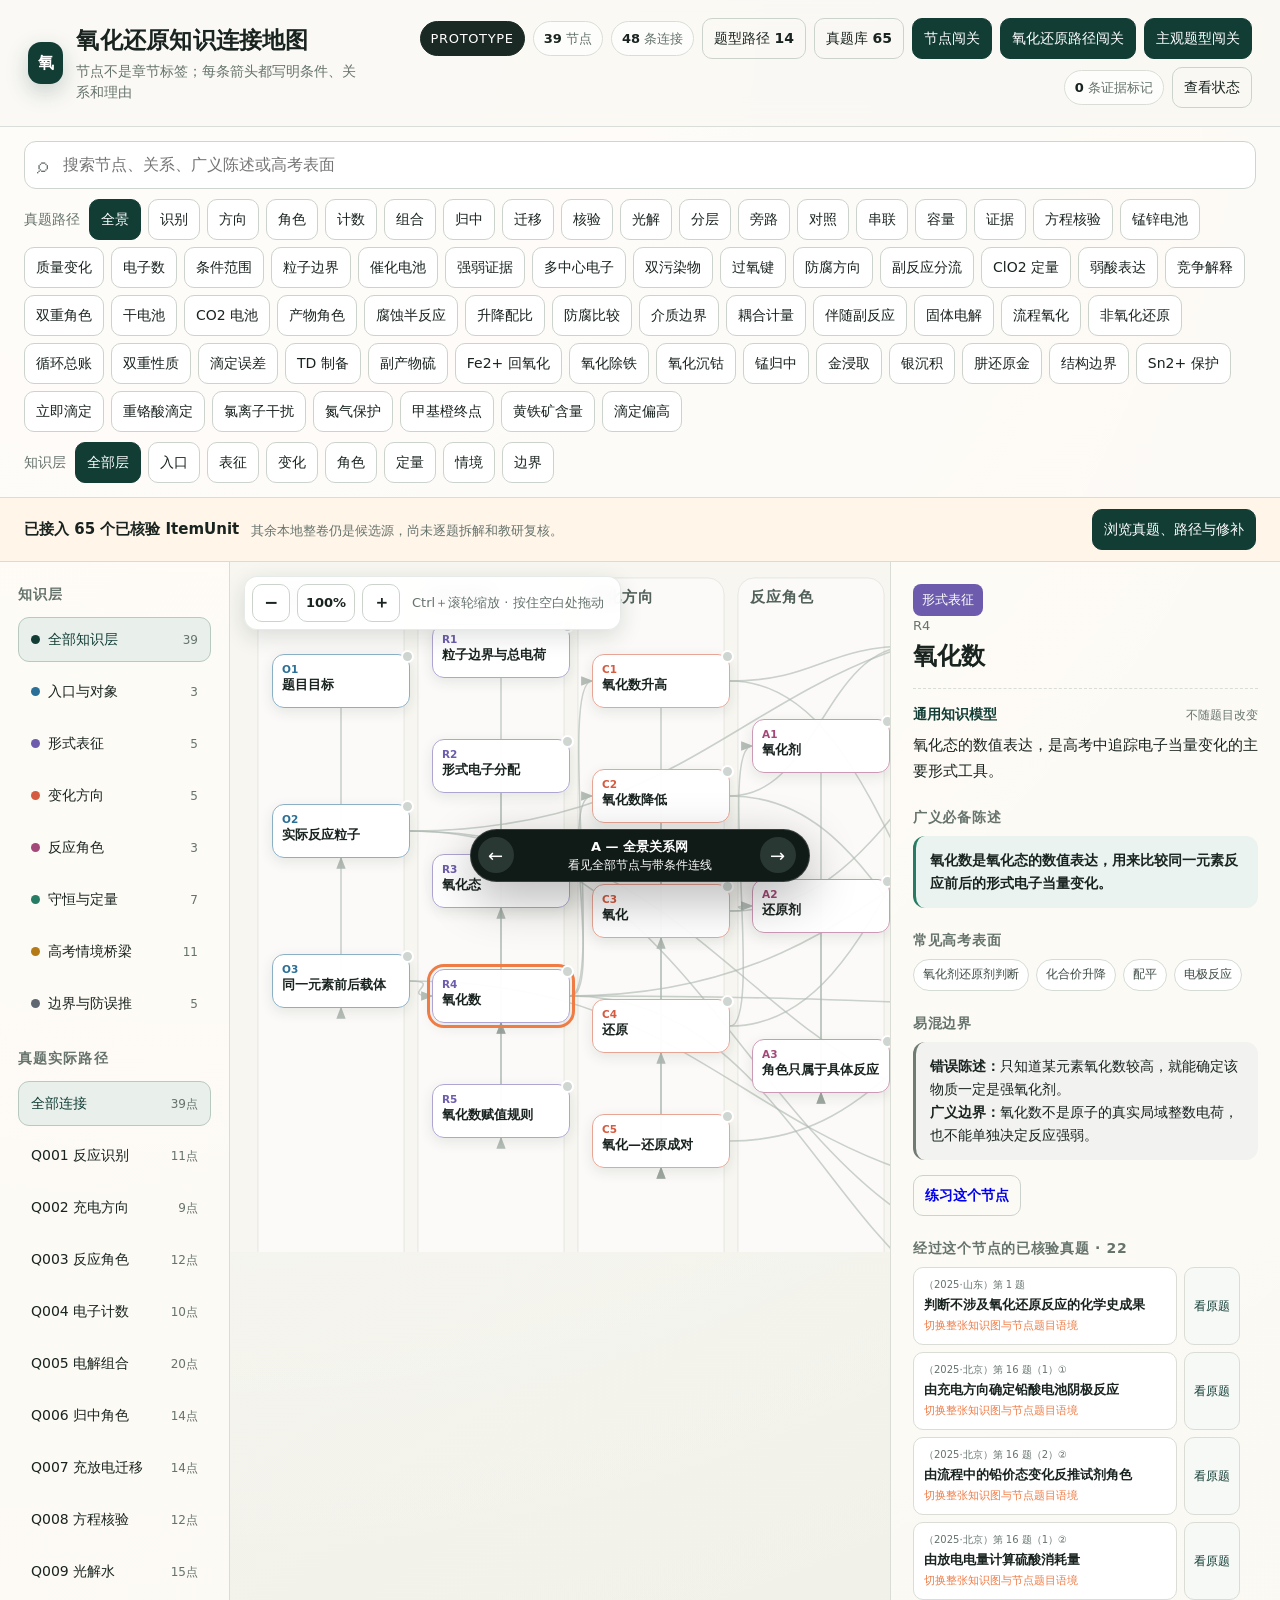
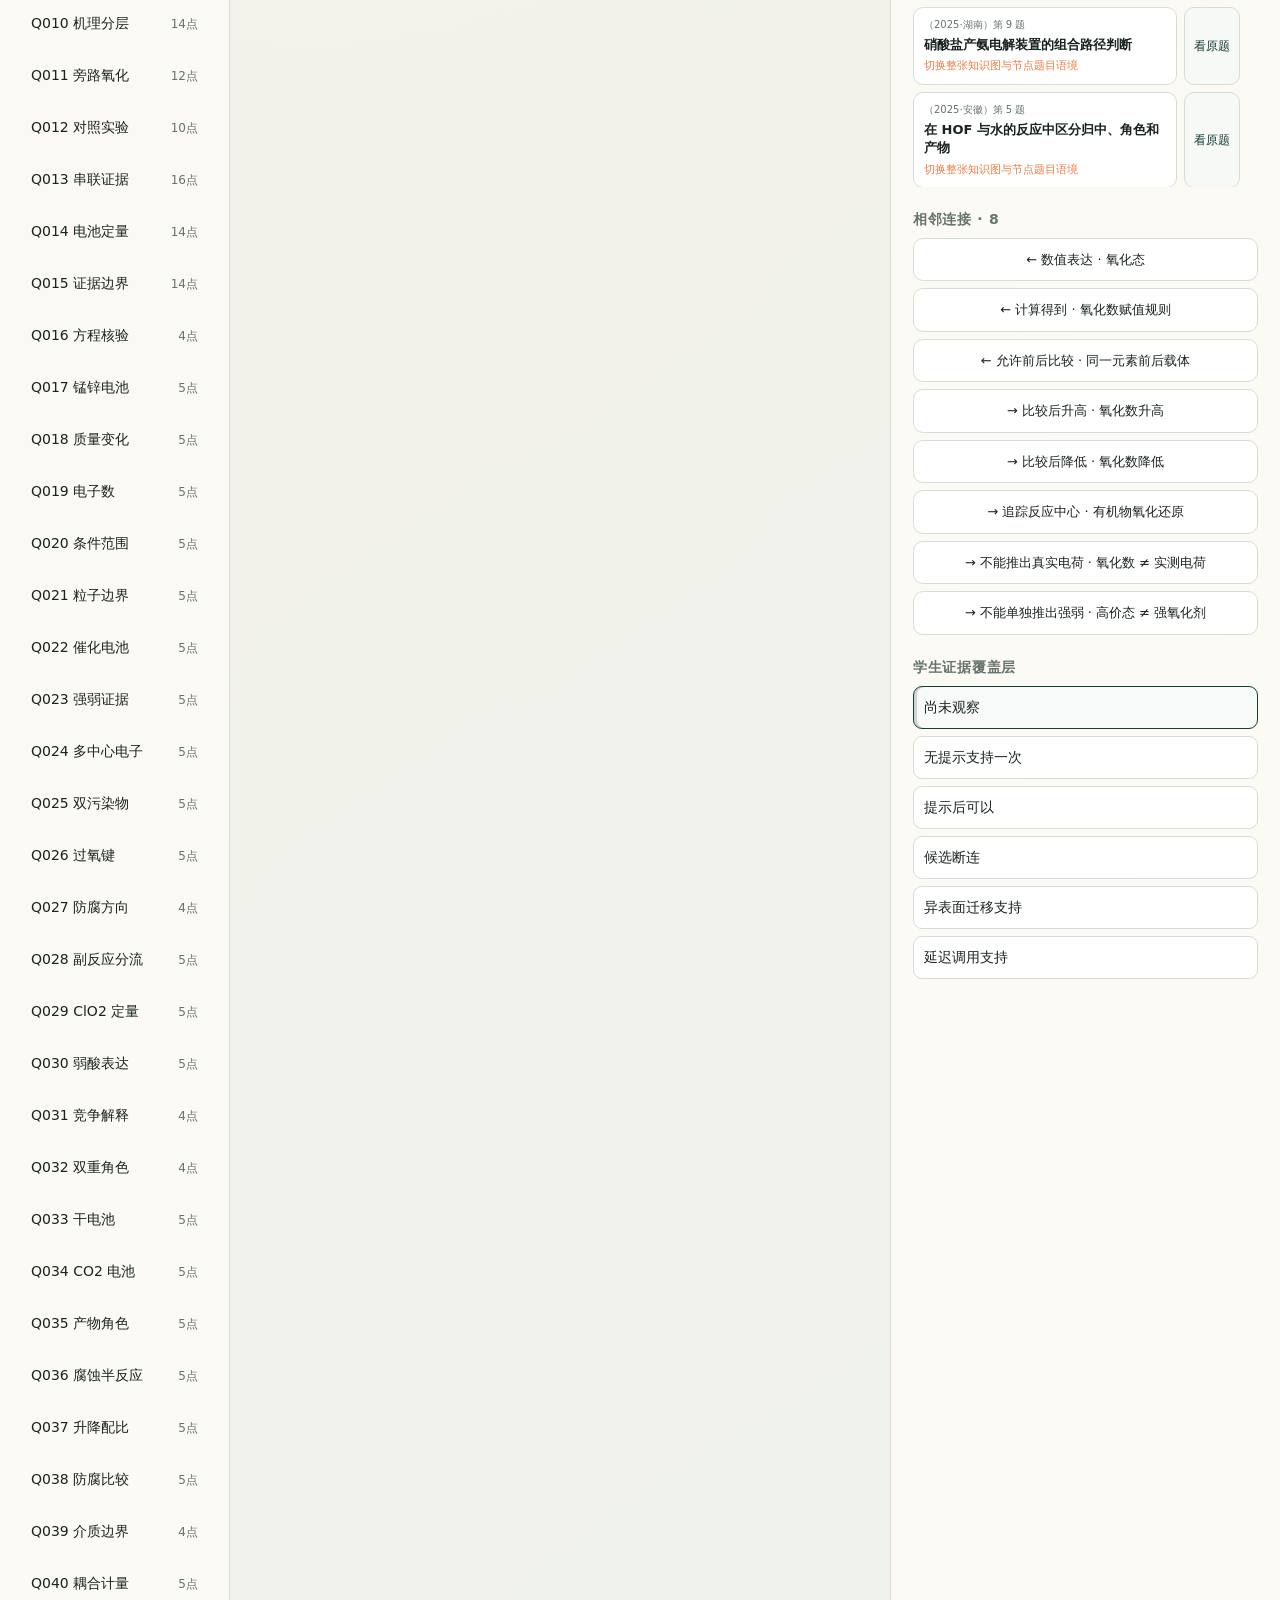
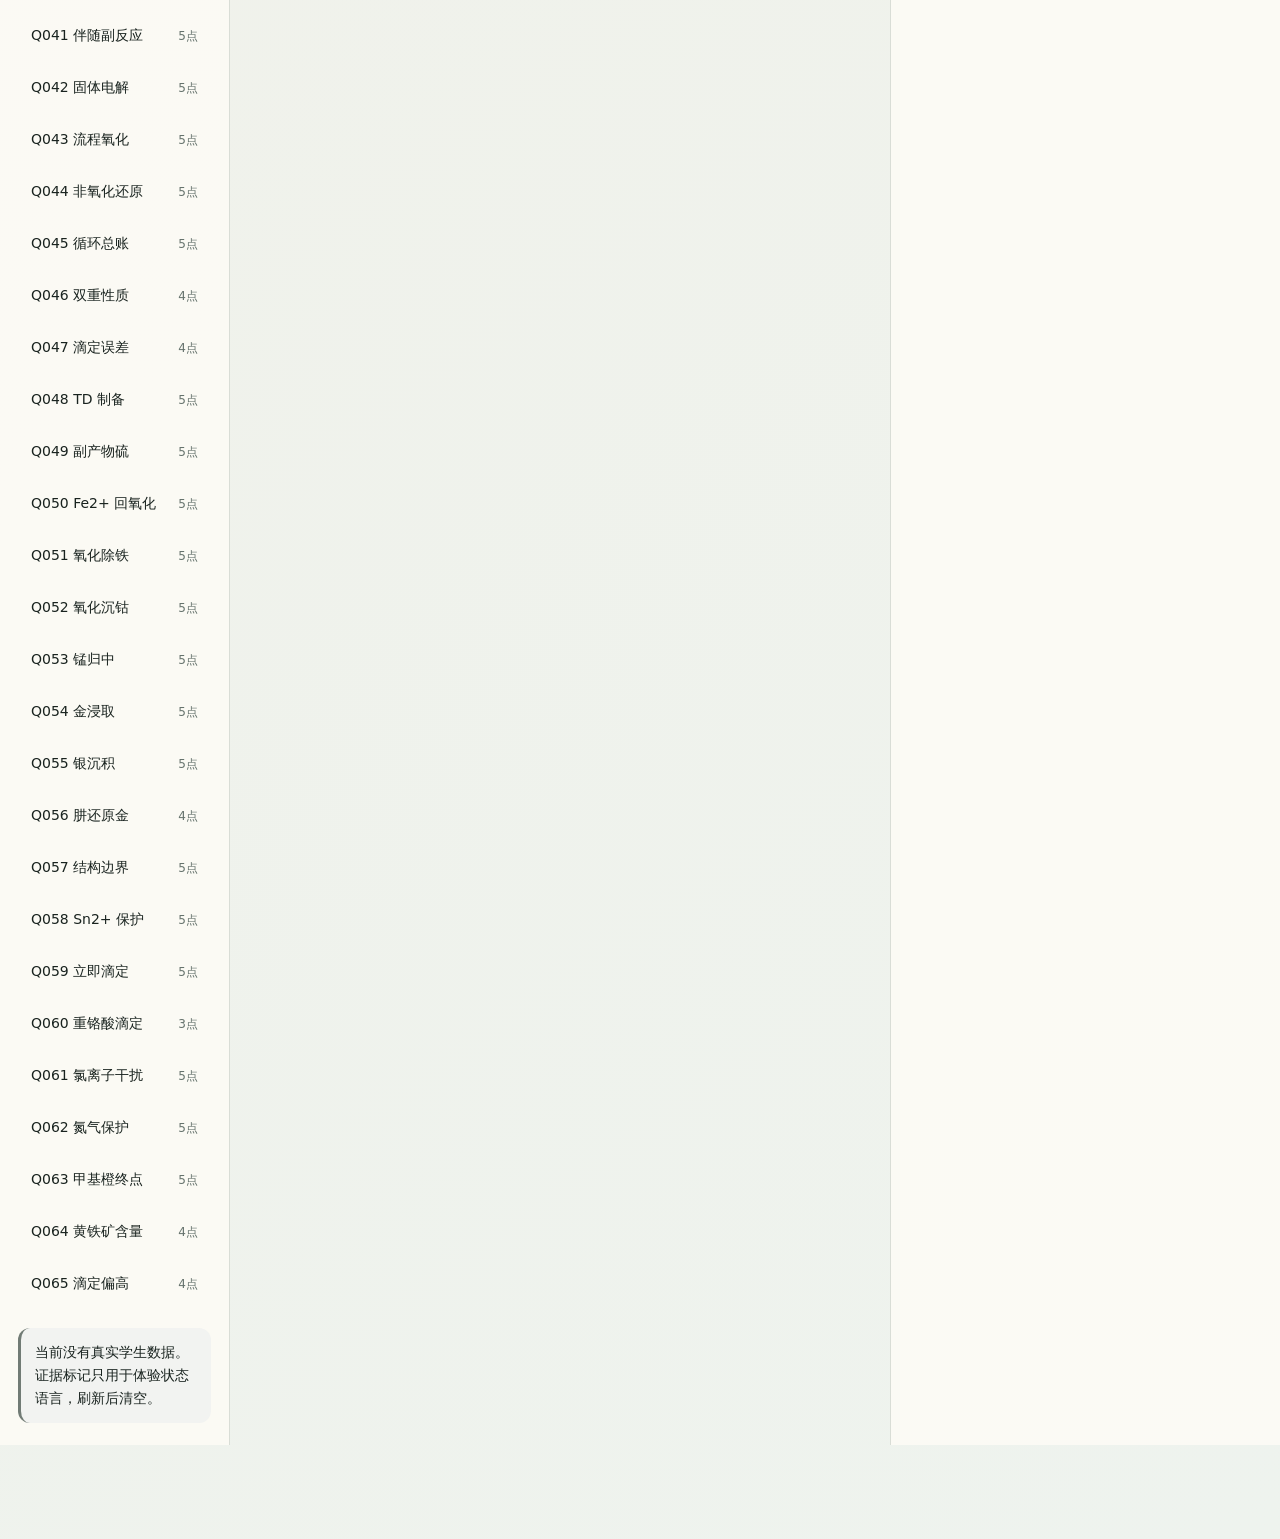
==== commit 651bdd3f: "Add cross-topic nodes and subjective challenge paths" ====
--- a/index.html
+++ b/index.html
@@ -18,6 +18,6 @@
   <noscript>这个交互原型需要启用 JavaScript。</noscript>
   <script src="./node-learning-data.js"></script>
   <script src="./expanded-question-data.js"></script>
-  <script src="./app.js"></script>
+  <script src="./app.js?v=20260826-subjective-challenge"></script>
 </body>
 </html>
